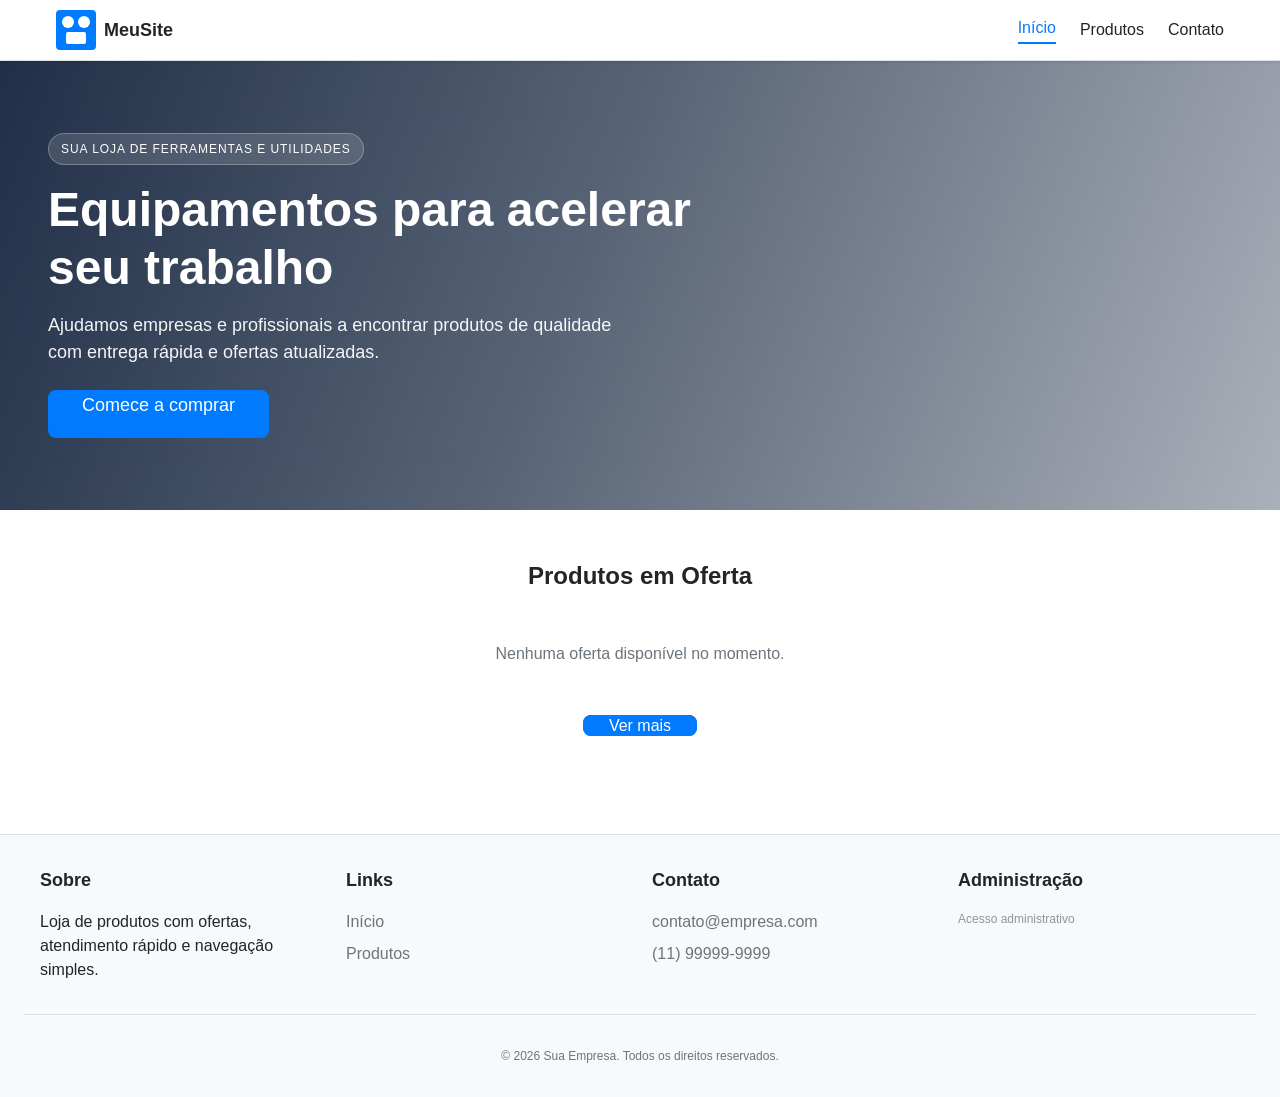
==== index.html @ 6a9666be "Upload do projeto" ====
﻿<!DOCTYPE html>
<html lang="pt-BR">
<head>
  <meta charset="UTF-8">
  <meta name="viewport" content="width=device-width, initial-scale=1.0">
  <meta name="description" content="Loja de produtos com ofertas e contato rápido.">
  <title>Início - MeuSite</title>
  <link rel="stylesheet" href="css/variables.css">
  <link rel="stylesheet" href="css/style.css">
  <link rel="stylesheet" href="css/responsive.css">
</head>
<body>
  <header>
    <div class="header-conteudo">
      <div class="logo">
        <svg width="40" height="40" viewBox="0 0 40 40" xmlns="http://www.w3.org/2000/svg">
          <rect width="40" height="40" fill="#007BFF" rx="4"/>
          <circle cx="12" cy="12" r="6" fill="#FFFFFF"/>
          <circle cx="28" cy="12" r="6" fill="#FFFFFF"/>
          <rect x="10" y="22" width="20" height="12" fill="#FFFFFF" rx="2"/>
        </svg>
        <span>MeuSite</span>
      </div>
      <nav>
        <a href="index.html" class="ativo">Início</a>
        <a href="products.html">Produtos</a>
        <a href="#contato">Contato</a>
      </nav>
    </div>
  </header>

  <main>
    <section class="secao-heroi">
      <div class="heroi-conteudo">
        <span class="heroi-kicker">Sua loja de ferramentas e utilidades</span>
        <h1>Equipamentos para acelerar seu trabalho</h1>
        <p>Ajudamos empresas e profissionais a encontrar produtos de qualidade com entrega rápida e ofertas atualizadas.</p>
        <div class="grupo-botoes">
          <a href="products.html" class="botao botao-grande">Comece a comprar</a>
        </div>
      </div>
    </section>

    <section class="container" style="padding: var(--espaco-enorme) var(--espaco-grande);">
      <h2 style="text-align: center; margin-bottom: var(--espaco-grande);">Produtos em Oferta</h2>
      <div id="ultimos-produtos" class="grid-produtos">
        <p style="text-align: center; color: var(--cor-texto-secundario); grid-column: 1 / -1;">Carregando produtos...</p>
      </div>
      <div style="text-align: center; margin-top: var(--espaco-grande);">
        <a href="products.html" class="botao">Ver mais</a>
      </div>
    </section>
  </main>

  <footer id="contato">
    <div class="footer-conteudo">
      <div class="footer-secao">
        <h3>Sobre</h3>
        <p>Loja de produtos com ofertas, atendimento rápido e navegação simples.</p>
      </div>
      <div class="footer-secao">
        <h3>Links</h3>
        <a href="index.html">Início</a>
        <a href="products.html">Produtos</a>
      </div>
      <div class="footer-secao">
        <h3>Contato</h3>
        <a href="mailto:contato@empresa.com">contato@empresa.com</a>
        <a href="tel:+5511999999999">(11) 99999-9999</a>
      </div>
      <div class="footer-secao">
        <h3>Administração</h3>
        <a href="admin.html" style="font-size: 12px; opacity: .75;">Acesso administrativo</a>
      </div>
    </div>
    <div class="footer-copyright">
      <p>&copy; 2026 Sua Empresa. Todos os direitos reservados.</p>
    </div>
  </footer>

  <script src="js/config.js"></script>
  <script src="js/storage.js"></script>
  <script src="js/main.js"></script>
  <script>
    function carregarProdutosEmOferta() {
      const produtos = Storage.getAllProducts().filter((p) =>
        p.visivel !== false &&
        p.desconto && p.desconto > 0 &&
        p.destaqueOferta === true
      );
      produtos.sort((a, b) => b.desconto - a.desconto);
      const ofertas = produtos.slice(0, 8);
      const container = document.getElementById('ultimos-produtos');

      if (ofertas.length === 0) {
        container.innerHTML = '<p style="text-align:center;color:var(--cor-texto-secundario);grid-column:1/-1;">Nenhuma oferta disponível no momento.</p>';
        return;
      }

      container.innerHTML = '';
      ofertas.forEach((produto) => {
        const precoComDesconto = CONFIG.calculateDiscountedPrice(produto.preco, produto.desconto);
        const card = document.createElement('div');
        card.className = 'card-produto';
        card.innerHTML = `
          ${produto.imagem ? `<img src="${produto.imagem}" alt="${produto.nome}" class="card-imagem">` : `<div class="card-imagem" style="display:flex;align-items:center;justify-content:center;color:var(--cor-texto-secundario);">Sem imagem</div>`}
          <div class="card-conteudo">
            <h3 class="card-titulo">${produto.nome}</h3>
            <p class="card-descricao">${produto.descricao || 'Sem descrição'}</p>
            <div>
              <span class="card-preco-original">${CONFIG.formatCurrency(produto.preco)}</span>
              <span class="card-preco">${CONFIG.formatCurrency(precoComDesconto)}</span>
              <span class="badge-desconto">-${produto.desconto}%</span>
            </div>
            <div class="card-botoes" style="margin-top:auto;">
              <a href="product.html?id=${produto.id}" class="botao botao-pequeno" style="flex:1;text-align:center;">Ver detalhes</a>
            </div>
          </div>
        `;
        container.appendChild(card);
      });
    }

    document.addEventListener('DOMContentLoaded', carregarProdutosEmOferta);
  </script>
</body>
</html>
---- css/variables.css ----
/**
 * ============================================================================
 * ARQUIVO: variables.css
 * ============================================================================
 * 
 * PROPÓSITO:
 * Arquivo centralizado de variáveis CSS. Aqui estão definidas:
 * - Paleta de cores
 * - Tamanhos e medidas
 * - Tipografia
 * - Espaçamentos
 * - Transições e animações
 * - Breakpoints responsivos
 * 
 * POR QUE EXISTE:
 * As variáveis CSS permitem:
 * - Usar cores em vários lugares sem repetir código
 * - Mudar uma cor global em UM LUGAR e afeta tudo
 * - Manter consistência visual
 * - Facilitar criação de temas (claro/escuro)
 * 
 * COMO USAR EM OUTRO ARQUIVO CSS:
 * .meu-elemento {
 *   color: var(--cor-primaria);
 *   padding: var(--espaco-medio);
 * }
 * 
 * PARA TROCAR CORES:
 * Encontre as variáveis com prefixo --cor- e altere os valores HEX
 * 
 * ============================================================================
 */

/* 
 * :root significa "raiz" do documento
 * As variáveis definidas aqui estão disponíveis em TODO o site
 * 
 * SINTAXE: --nome-da-variavel: valor;
 * ACESSO: var(--nome-da-variavel)
 */
:root {
  
  /* =====================================================================
     PALETA DE CORES PRINCIPAL
     ===================================================================== */
  
  /* Cor primária - usada em botões, links, destaques */
  --cor-primaria: #007BFF;
  
  /* Tons mais claros da cor primária (hover, focos) */
  --cor-primaria-claro: #0056b3;
  --cor-primaria-muito-claro: #e7f1ff;
  
  /* Cor secundária - para elementos menos importantes */
  --cor-secundaria: #6C757D;
  --cor-secundaria-claro: #495057;
  
  /* Cores de feedback */
  --cor-sucesso: #28A745;      /* Verde - sucesso */
  --cor-aviso: #FFC107;         /* Amarelo - atenção */
  --cor-perigo: #DC3545;        /* Vermelho - erro */
  --cor-info: #17A2B8;          /* Azul claro - informação */
  
  /* Cores de texto */
  --cor-texto-principal: #212529;     /* Preto para texto principal */
  --cor-texto-secundario: #6C757D;    /* Cinza para texto secundário */
  --cor-texto-claro: #FFFFFF;         /* Branco para texto em fundo escuro */
  
  /* Cores de fundo */
  --cor-fundo-principal: #FFFFFF;     /* Branco */
  --cor-fundo-secundario: #F8F9FA;    /* Cinza muito claro */
  --cor-fundo-terciario: #E9ECEF;     /* Cinza claro */
  
  /* Cores de borda */
  --cor-borda: #DEE2E6;               /* Cinza para bordas */
  --cor-borda-escura: #ADB5BD;        /* Cinza escuro para bordas */
  
  /* =====================================================================
     TIPOGRAFIA - FONTES
     ===================================================================== */
  
  /* Fonte principal - usada na maioria do site */
  --fonte-principal: -apple-system, BlinkMacSystemFont, 'Segoe UI', Roboto, 'Helvetica Neue', Arial, sans-serif;
  
  /* Fonte monoespaciada - para códigos e dados técnicos */
  --fonte-mono: 'Courier New', Courier, monospace;
  
  /* Tamanhos de fonte */
  --tamanho-fonte-pequeno: 12px;
  --tamanho-fonte-normal: 16px;
  --tamanho-fonte-grande: 18px;
  --tamanho-fonte-muito-grande: 24px;
  --tamanho-fonte-titulo: 32px;
  --tamanho-fonte-titulo-grande: 48px;
  
  /* Pesos de fonte (espessura) */
  --peso-fonte-leve: 300;
  --peso-fonte-normal: 400;
  --peso-fonte-medio: 500;
  --peso-fonte-negrito: 700;
  --peso-fonte-muito-negrito: 900;
  
  /* Altura das linhas (espaço entre linhas) */
  --altura-linha-compacta: 1.2;   /* Para títulos */
  --altura-linha-normal: 1.5;     /* Para texto comum */
  --altura-linha-solta: 1.8;      /* Para leitura confortável */
  
  /* =====================================================================
     ESPAÇAMENTOS (PADDING E MARGIN)
     ===================================================================== */
  
  /* Valores em múltiplos de 8px (padrão em design) */
  --espaco-minimo: 4px;      /* Espaçamento muito pequeno */
  --espaco-pequeno: 8px;     /* Pequeno */
  --espaco-medio: 16px;      /* Médio - mais usado */
  --espaco-grande: 24px;     /* Grande */
  --espaco-muito-grande: 32px; /* Muito grande */
  --espaco-enorme: 48px;     /* Enorme */
  
  /* =====================================================================
     DIMENSÕES - TAMANHOS COMUNS
     ===================================================================== */
  
  /* Tamanho de ícones */
  --tamanho-icone-pequeno: 16px;
  --tamanho-icone-normal: 24px;
  --tamanho-icone-grande: 32px;
  
  /* Altura de componentes */
  --altura-botao: 40px;      /* Altura dos botões */
  --altura-input: 40px;      /* Altura dos campos de entrada */
  --altura-header: 60px;     /* Altura do cabeçalho */
  
  /* Largura de componentes */
  --largura-container: 1200px; /* Largura máxima do conteúdo */
  --largura-sidebar: 250px;    /* Largura da barra lateral */
  
  /* =====================================================================
     SOMBRAS
     ===================================================================== */
  
  /* Sombra suave - para pequenos elementos */
  --sombra-suave: 0 1px 3px rgba(0, 0, 0, 0.1);
  
  /* Sombra média - para elementos de destaque */
  --sombra-media: 0 4px 6px rgba(0, 0, 0, 0.1);
  
  /* Sombra forte - para elementos em primeiro plano */
  --sombra-forte: 0 10px 25px rgba(0, 0, 0, 0.15);
  
  /* =====================================================================
     BORDAS ARREDONDADAS (BORDER RADIUS)
     ===================================================================== */
  
  /* Pequeno arredondamento - suave */
  --raio-pequeno: 4px;
  
  /* Arredondamento médio - comum */
  --raio-medio: 8px;
  
  /* Arredondamento grande - visível */
  --raio-grande: 12px;
  
  /* Totalmente arredondado - para círculos */
  --raio-completo: 50%;
  
  /* =====================================================================
     TRANSIÇÕES E ANIMAÇÕES
     ===================================================================== */
  
  /* Velocidade de transições */
  --tempo-rapido: 150ms;      /* Para interações rápidas */
  --tempo-normal: 300ms;      /* Padrão para a maioria */
  --tempo-lento: 500ms;       /* Para transições suaves */
  
  /* Tipo de transição (easing) */
  --funcao-transicao: cubic-bezier(0.4, 0, 0.2, 1);
  
  /* =====================================================================
     Z-INDEX (PROFUNDIDADE)
     ===================================================================== */
  
  /* Ordem de profundidade dos elementos */
  --z-dropdown: 1000;      /* Menus dropdown */
  --z-modal: 1050;         /* Modais */
  --z-tooltip: 1070;       /* Tooltips */
  --z-header: 100;         /* Header fixo */
  --z-footer: 90;          /* Footer */
  
  /* =====================================================================
     BREAKPOINTS RESPONSIVOS (TAMANHOS DE TELA)
     ===================================================================== */
  
  /* Estes valores definem em que tamanho a página muda de layout */
  --breakpoint-mobile: 480px;        /* Celulares pequenos */
  --breakpoint-tablet: 768px;        /* Tablets e celulares grandes */
  --breakpoint-desktop: 1024px;      /* Computadores */
  --breakpoint-desktop-grande: 1440px; /* Monitores grandes */
}

/* ===================================================================
   PALETA DE CORES ALTERNATIVA - TEMA ESCURO
   ===================================================================
   
   Esta seção não está ativa por padrão.
   Para ativar um tema escuro, adicione a classe "tema-escuro" ao body
   
   EXEMPLO:
   <body class="tema-escuro">
   
   ASSIM QUE A PÁGINA TIVER ESTA CLASSE, ESTAS CORES SERÃO USADAS
*/

body.tema-escuro {
  --cor-fundo-principal: #1e1e1e;
  --cor-fundo-secundario: #2d2d2d;
  --cor-fundo-terciario: #3d3d3d;
  
  --cor-texto-principal: #FFFFFF;
  --cor-texto-secundario: #B0B0B0;
  
  --cor-borda: #3d3d3d;
  --cor-borda-escura: #2d2d2d;
}

/* ===================================================================
   ESTILOS BASE - RESET E NORMALIZAÇÃO
   ===================================================================
   
   Aplicamos estilos básicos em TODOS os elementos para manter
   consistência em todos os navegadores
*/

* {
  /* Remove margens padrão do navegador */
  margin: 0;
  padding: 0;
  
  /* border-box faz o tamanho total incluir padding e border */
  box-sizing: border-box;
}

html {
  /* Define o tamanho base da fonte para facilitar cálculos com rem */
  font-size: 16px;
  
  /* Evita que o zoom de texto afete o layout */
  -webkit-text-size-adjust: 100%;
}

body {
  /* Fonte principal em todos os textos */
  font-family: var(--fonte-principal);
  font-size: var(--tamanho-fonte-normal);
  line-height: var(--altura-linha-normal);
  
  /* Cores padrão */
  color: var(--cor-texto-principal);
  background-color: var(--cor-fundo-principal);
  
  /* Suaviza transições quando há mudanças */
  transition: background-color var(--tempo-normal) var(--funcao-transicao),
              color var(--tempo-normal) var(--funcao-transicao);
}

/* Remove estilos padrão de links */
a {
  color: var(--cor-primaria);
  text-decoration: none;
  transition: color var(--tempo-normal);
}

a:hover {
  color: var(--cor-primaria-claro);
  text-decoration: underline;
}

/* Normaliza estilos de listas */
ul, ol {
  list-style-position: inside;
}

/* Torna imagens responsivas por padrão */
img {
  max-width: 100%;
  height: auto;
  display: block;
}

/* Estilos para inputs e textareas */
input, textarea, select {
  font-family: var(--fonte-principal);
  font-size: var(--tamanho-fonte-normal);
}

/* ===================================================================
   UTILITÁRIOS - CLASSES REUTILIZÁVEIS
   ===================================================================
   
   Estas classes podem ser usadas em qualquer HTML para
   aplicar estilos comuns rapidamente
*/

/* Classe para ocultar elementos visualmente */
.oculto {
  display: none !important;
}

/* Classe para ocultar mas manter no fluxo */
.invisivel {
  visibility: hidden;
}

/* Classe para container central (largura máxima) */
.container {
  max-width: var(--largura-container);
  margin-left: auto;
  margin-right: auto;
  padding-left: var(--espaco-medio);
  padding-right: var(--espaco-medio);
}

/* Classe para flex - alinha itens */
.flex {
  display: flex;
}

.flex-centro {
  display: flex;
  align-items: center;
  justify-content: center;
}

.flex-entre {
  display: flex;
  justify-content: space-between;
  align-items: center;
}

/* Classe para grid */
.grid {
  display: grid;
}

/* Classe para textos */
.texto-centro {
  text-align: center;
}

.texto-direita {
  text-align: right;
}

.texto-pequeno {
  font-size: var(--tamanho-fonte-pequeno);
}

.texto-grande {
  font-size: var(--tamanho-fonte-grande);
}

.texto-negrito {
  font-weight: var(--peso-fonte-negrito);
}

.texto-leve {
  font-weight: var(--peso-fonte-leve);
}

/* Classe para remover animações (acessibilidade) */
@media (prefers-reduced-motion: reduce) {
  * {
    animation-duration: 0.01ms !important;
    animation-iteration-count: 1 !important;
    transition-duration: 0.01ms !important;
  }
}
---- css/style.css ----
﻿/**
 * ============================================================================
 * ARQUIVO: style.css
 * ============================================================================
 * 
 * PROPÃ“SITO:
 * Arquivo principal de estilos do site. Aqui estÃ£o os estilos de:
 * - Header e navegaÃ§Ã£o
 * - BotÃµes e formulÃ¡rios
 * - Cards de produtos
 * - Modais e overlays
 * - Componentes reutilizÃ¡veis
 * 
 * ESTRUTURA:
 * 1. Header e navegaÃ§Ã£o
 * 2. Hero section (banner principal)
 * 3. BotÃµes
 * 4. FormulÃ¡rios e inputs
 * 5. Cards
 * 6. Modais e popups
 * 7. Footer
 * 8. Componentes especÃ­ficos
 * 
 * COMO USAR:
 * Este arquivo Ã© importado no HTML assim:
 * <link rel="stylesheet" href="css/variables.css">
 * <link rel="stylesheet" href="css/style.css">
 * <link rel="stylesheet" href="css/responsive.css">
 * 
 * ============================================================================
 */

/* ===================================================================
   HEADER - CABEÃ‡ALHO DO SITE
   ===================================================================
   
   O header contÃ©m:
   - Logo da empresa
   - Menu de navegaÃ§Ã£o
   - Busca
   - Ãcones de funÃ§Ã£o
*/

header {
  /* Fixo no topo */
  position: sticky;
  top: 0;
  
  /* Profundidade acima de outros elementos */
  z-index: var(--z-header);
  
  /* Fundo branco com sombra */
  background-color: var(--cor-fundo-principal);
  box-shadow: var(--sombra-suave);
  
  /* Bordinha na base */
  border-bottom: 1px solid var(--cor-borda);
}

/* ConteÃºdo interno do header */
.header-conteudo {
  /* Flexbox para alinhar items horizontalmente */
  display: flex;
  justify-content: space-between;
  align-items: center;
  
  /* Altura definida */
  height: var(--altura-header);
  
  /* Largura mÃ¡xima e centralizado */
  max-width: var(--largura-container);
  margin: 0 auto;
  padding: 0 var(--espaco-medio);
}

/* Logo da empresa */
.logo {
  /* Flex para centralizar conteÃºdo */
  display: flex;
  align-items: center;
  gap: var(--espaco-pequeno);
  
  /* NÃ£o Ã© um link, mas se fosse */
  color: var(--cor-texto-principal);
  text-decoration: none;
  
  /* Fonte maior para se destacar */
  font-size: var(--tamanho-fonte-grande);
  font-weight: var(--peso-fonte-negrito);
}

/* SVG da logo dentro do header */
.logo svg {
  width: 40px;
  height: 40px;
}

/* NavegaÃ§Ã£o principal */
nav {
  /* Flexbox para itens lado a lado */
  display: flex;
  gap: var(--espaco-grande);
  align-items: center;
}

/* Links de navegaÃ§Ã£o */
nav a {
  /* Cor normal */
  color: var(--cor-texto-principal);
  text-decoration: none;
  
  /* TransiÃ§Ã£o suave */
  transition: color var(--tempo-normal) var(--funcao-transicao);
  
  /* Peso normal */
  font-weight: var(--peso-fonte-normal);
}

/* Links de navegaÃ§Ã£o com hover */
nav a:hover {
  color: var(--cor-primaria);
}

/* Link ativo (pÃ¡gina atual) */
nav a.ativo {
  color: var(--cor-primaria);
  font-weight: var(--peso-fonte-medio);
  border-bottom: 2px solid var(--cor-primaria);
  padding-bottom: 2px;
}

/* ===================================================================
   SEÃ‡ÃƒO HERÃ“I (BANNER PRINCIPAL)
   ===================================================================
   
   Grande banner no topo da pÃ¡gina inicial com:
   - Imagem ou cor de fundo
   - Texto de boas-vindas
   - Call-to-action (botÃµes)
*/

.secao-heroi {
  min-height: 500px;
  background:
    linear-gradient(112deg, rgba(8, 25, 52, 0.9) 0%, rgba(8, 25, 52, 0.68) 45%, rgba(8, 25, 52, 0.34) 100%),
    url('https://images.unsplash.com/photo-1504917595217-d4dc5ebe6122?auto=format&fit=crop&w=1800&q=80') center/cover no-repeat;
  display: flex;
  align-items: center;
  justify-content: flex-start;
  color: white;
  padding: var(--espaco-enorme) var(--espaco-grande);
}

/* ConteÃºdo dentro da seÃ§Ã£o herÃ³i */
.heroi-conteudo {
  text-align: left;
  max-width: 720px;
  padding: var(--espaco-grande);
  border-radius: var(--raio-grande);
  backdrop-filter: blur(4px);
}

.heroi-kicker {
  display: inline-block;
  margin-bottom: var(--espaco-medio);
  padding: 6px 12px;
  border-radius: 999px;
  font-size: var(--tamanho-fonte-pequeno);
  letter-spacing: 0.08em;
  text-transform: uppercase;
  background-color: rgba(255, 255, 255, 0.14);
  border: 1px solid rgba(255, 255, 255, 0.26);
}

/* TÃ­tulo da seÃ§Ã£o herÃ³i */
.heroi-conteudo h1 {
  font-size: var(--tamanho-fonte-titulo-grande);
  margin-bottom: var(--espaco-medio);
  line-height: var(--altura-linha-compacta);
}

/* DescriÃ§Ã£o da seÃ§Ã£o herÃ³i */
.heroi-conteudo p {
  font-size: var(--tamanho-fonte-grande);
  margin-bottom: var(--espaco-grande);
  line-height: var(--altura-linha-normal);
  opacity: 0.95;
  max-width: 60ch;
}

/* ===================================================================
   BOTÃ•ES
   ===================================================================
   
   Estilos para todos os tipos de botÃµes do site
*/

/* BotÃ£o padrÃ£o */
button, .botao {
  /* Altura padronizada */
  height: var(--altura-botao);
  
  /* Padding para espaÃ§o interno */
  padding: 0 var(--espaco-grande);
  
  /* Cores */
  background-color: var(--cor-primaria);
  color: white;
  
  /* Borda arredondada */
  border: none;
  border-radius: var(--raio-medio);
  
  /* Fonte */
  font-size: var(--tamanho-fonte-normal);
  font-weight: var(--peso-fonte-medio);
  
  /* Cursor de mÃ£o ao passar */
  cursor: pointer;
  
  /* TransiÃ§Ã£o suave */
  transition: all var(--tempo-normal) var(--funcao-transicao);
  
  /* Remove estilo padrÃ£o do navegador */
  border: 2px solid var(--cor-primaria);
}

/* BotÃ£o com hover (ao passar o mouse) */
button:hover, .botao:hover {
  background-color: var(--cor-primaria-claro);
  border-color: var(--cor-primaria-claro);
  transform: translateY(-2px); /* Sobe um pouco */
  box-shadow: var(--sombra-media);
}

/* BotÃ£o ativo (pressionado) */
button:active, .botao:active {
  transform: translateY(0); /* Volta ao normal */
  box-shadow: var(--sombra-suave);
}

/* BotÃ£o desabilitado */
button:disabled, .botao:disabled {
  background-color: var(--cor-secundaria);
  border-color: var(--cor-secundaria);
  cursor: not-allowed;
  opacity: 0.6;
}

/* BotÃ£o secundÃ¡rio */
.botao-secundario {
  background-color: var(--cor-secundaria);
  border-color: var(--cor-secundaria);
}

.botao-secundario:hover {
  background-color: var(--cor-secundaria-claro);
  border-color: var(--cor-secundaria-claro);
}

/* BotÃ£o de sucesso */
.botao-sucesso {
  background-color: var(--cor-sucesso);
  border-color: var(--cor-sucesso);
}

.botao-sucesso:hover {
  background-color: #218838;
  border-color: #218838;
}

/* BotÃ£o de perigo/risco */
.botao-perigo {
  background-color: var(--cor-perigo);
  border-color: var(--cor-perigo);
}

.botao-perigo:hover {
  background-color: #c82333;
  border-color: #c82333;
}

/* BotÃ£o sem fundo (contorno) */
.botao-contorno {
  background-color: transparent;
  color: var(--cor-primaria);
  border: 2px solid var(--cor-primaria);
}

.botao-contorno:hover {
  background-color: var(--cor-primaria-muito-claro);
  border-color: var(--cor-primaria);
}

.secao-heroi .botao-contorno {
  color: #ffffff;
  border-color: rgba(255, 255, 255, 0.75);
}

.secao-heroi .botao-contorno:hover {
  background-color: rgba(255, 255, 255, 0.14);
  border-color: #ffffff;
}

/* BotÃ£o pequeno */
.botao-pequeno {
  height: 32px;
  padding: 0 var(--espaco-medio);
  font-size: var(--tamanho-fonte-pequeno);
}

/* BotÃ£o grande */
.botao-grande {
  height: 48px;
  padding: 0 var(--espaco-muito-grande);
  font-size: var(--tamanho-fonte-grande);
}

/* BotÃ£o que ocupa a largura toda */
.botao-bloco {
  width: 100%;
  display: block;
}

/* Grupo de botÃµes lado a lado */
.grupo-botoes {
  display: flex;
  gap: var(--espaco-medio);
  flex-wrap: wrap;
}

/* ===================================================================
   FORMULÃRIOS E INPUTS
   ===================================================================
   
   Estilos para campos de entrada de dados
*/

/* Container do formulÃ¡rio */
.formulario {
  display: flex;
  flex-direction: column;
  gap: var(--espaco-grande);
}

/* Grupo de campo (label + input) */
.campo {
  display: flex;
  flex-direction: column;
  gap: var(--espaco-pequeno);
}

/* Labels (etiquetas) */
label {
  font-weight: var(--peso-fonte-medio);
  color: var(--cor-texto-principal);
  font-size: var(--tamanho-fonte-normal);
}

/* Inputs, textareas, selects */
input[type="text"],
input[type="email"],
input[type="password"],
input[type="number"],
input[type="search"],
textarea,
select {
  /* Tamanho e padding */
  width: 100%;
  padding: var(--espaco-meio);
  
  /* Borda */
  border: 1px solid var(--cor-borda);
  border-radius: var(--raio-medio);
  
  /* Fundo */
  background-color: var(--cor-fundo-principal);
  color: var(--cor-texto-principal);
  
  /* Fonte */
  font-family: var(--fonte-principal);
  font-size: var(--tamanho-fonte-normal);
  
  /* TransiÃ§Ã£o */
  transition: all var(--tempo-normal) var(--funcao-transicao);
}

/* Input com foco (quando clica nele) */
input:focus,
textarea:focus,
select:focus {
  /* Remove borda padrÃ£o do navegador */
  outline: none;
  
  /* Nova borda colorida */
  border-color: var(--cor-primaria);
  
  /* Sombra */
  box-shadow: 0 0 0 3px var(--cor-primaria-muito-claro);
}

/* Textarea tem altura mÃ­nima */
textarea {
  resize: vertical; /* Permite redimensionar na vertical */
  min-height: 120px;
}

/* ===================================================================
   CARDS - CAIXAS DE PRODUTOS
   ===================================================================
   
   Estilos para os cards que mostram cada produto
*/

/* Container principal de cards */
.grid-produtos {
  display: grid;
  grid-template-columns: repeat(auto-fill, minmax(280px, 1fr));
  gap: var(--espaco-grande);
  padding: var(--espaco-grande);
}

/* Card individual de produto */
.card-produto {
  /* Borda e sombra */
  border: 1px solid var(--cor-borda);
  border-radius: var(--raio-grande);
  background-color: var(--cor-fundo-principal);
  box-shadow: var(--sombra-suave);
  
  /* TransiÃ§Ã£o */
  transition: all var(--tempo-normal) var(--funcao-transicao);
  
  /* Overflow para as imagens nÃ£o ultrapassarem bordas arredondadas */
  overflow: hidden;
  
  /* Display flex para organizar conteÃºdo */
  display: flex;
  flex-direction: column;
}

/* Card com hover (ao passar o mouse) */
.card-produto:hover {
  transform: translateY(-8px);
  box-shadow: var(--sombra-forte);
  border-color: var(--cor-primaria);
}

/* Imagem do produto */
.card-imagem {
  width: 100%;
  height: 250px;
  object-fit: cover;
  background-color: var(--cor-fundo-secundario);
}

/* ConteÃºdo do card */
.card-conteudo {
  padding: var(--espaco-grande);
  flex-grow: 1;
  display: flex;
  flex-direction: column;
}

/* TÃ­tulo do produto */
.card-titulo {
  font-size: var(--tamanho-fonte-grande);
  font-weight: var(--peso-fonte-negrito);
  margin-bottom: var(--espaco-pequeno);
  line-height: var(--altura-linha-normal);
}

/* DescriÃ§Ã£o do produto */
.card-descricao {
  color: var(--cor-texto-secundario);
  font-size: var(--tamanho-fonte-pequeno);
  margin-bottom: var(--espaco-medio);
  flex-grow: 1;
}

/* Categoria do produto */
.card-categoria {
  display: inline-block;
  background-color: var(--cor-primaria-muito-claro);
  color: var(--cor-primaria);
  padding: 4px 12px;
  border-radius: var(--raio-pequeno);
  font-size: var(--tamanho-fonte-pequeno);
  margin-bottom: var(--espaco-medio);
  font-weight: var(--peso-fonte-medio);
}

/* PreÃ§o do produto */
.card-preco {
  font-size: var(--tamanho-fonte-muito-grande);
  font-weight: var(--peso-fonte-negrito);
  color: var(--cor-primaria);
  margin-bottom: var(--espaco-pequeno);
}

/* PreÃ§o original (riscado quando tem desconto) */
.card-preco-original {
  font-size: var(--tamanho-fonte-normal);
  color: var(--cor-texto-secundario);
  text-decoration: line-through;
  margin-right: var(--espaco-pequeno);
}

/* Selo de desconto */
.badge-desconto {
  display: inline-block;
  background-color: var(--cor-perigo);
  color: white;
  padding: 4px 8px;
  border-radius: var(--raio-pequeno);
  font-size: var(--tamanho-fonte-pequeno);
  font-weight: var(--peso-fonte-negrito);
  margin-left: var(--espaco-pequeno);
}

/* Selo de fora de estoque */
.badge-fora-estoque {
  display: inline-block;
  background-color: var(--cor-aviso);
  color: var(--cor-texto-principal);
  padding: 4px 8px;
  border-radius: var(--raio-pequeno);
  font-size: var(--tamanho-fonte-pequeno);
  font-weight: var(--peso-fonte-negrito);
}

/* BotÃµes no card */
.card-botoes {
  display: flex;
  gap: var(--espaco-pequeno);
  margin-top: auto;
}

/* ===================================================================
   MODAIS - JANELAS POP-UP
   ===================================================================
   
   Estilos para janelas que aparecem sobre o conteÃºdo
*/

/* Fundo escuro (backdrop) */
.modal-backdrop {
  /* Posicionado fixo ocupando toda a tela */
  position: fixed;
  top: 0;
  left: 0;
  right: 0;
  bottom: 0;
  
  /* Fundo escuro transparente */
  background-color: rgba(0, 0, 0, 0.5);
  
  /* CentralizaÃ§Ã£o */
  display: flex;
  align-items: center;
  justify-content: center;
  
  /* Profundidade */
  z-index: var(--z-modal);
  
  /* AnimaÃ§Ã£o de entrada */
  animation: fadeIn var(--tempo-normal) var(--funcao-transicao);
}

/* Modal em si (a caixa) */
.modal {
  /* Fundo branco */
  background-color: var(--cor-fundo-principal);
  
  /* Arredondado */
  border-radius: var(--raio-grande);
  
  /* Sombra forte */
  box-shadow: var(--sombra-forte);
  
  /* Tamanho mÃ¡ximo */
  max-width: 90%;
  max-height: 90vh;
  width: 500px;
  
  /* ConteÃºdo com scroll se necessÃ¡rio */
  overflow-y: auto;
  
  /* AnimaÃ§Ã£o de entrada */
  animation: slideUp var(--tempo-normal) var(--funcao-transicao);
}

/* Header do modal */
.modal-header {
  padding: var(--espaco-grande);
  border-bottom: 1px solid var(--cor-borda);
  display: flex;
  justify-content: space-between;
  align-items: center;
}

/* TÃ­tulo do modal */
.modal-titulo {
  font-size: var(--tamanho-fonte-grande);
  font-weight: var(--peso-fonte-negrito);
}

/* BotÃ£o fechar do modal */
.modal-fechar {
  background-color: transparent;
  border: none;
  font-size: 24px;
  cursor: pointer;
  color: var(--cor-texto-secundario);
  padding: 0;
  height: auto;
}

.modal-fechar:hover {
  color: var(--cor-texto-principal);
}

/* Corpo do modal */
.modal-corpo {
  padding: var(--espaco-grande);
}

/* Footer do modal (com botÃµes) */
.modal-footer {
  padding: var(--espaco-grande);
  border-top: 1px solid var(--cor-borda);
  display: flex;
  justify-content: flex-end;
  gap: var(--espaco-medio);
}

/* ===================================================================
   FOOTER - RODAPÃ‰
   ===================================================================
   
   SeÃ§Ã£o final da pÃ¡gina com informaÃ§Ãµes de contato
*/

footer {
  /* Fundo escuro */
  background-color: var(--cor-fundo-secundario);
  border-top: 1px solid var(--cor-borda);
  
  /* EspaÃ§amento */
  padding: var(--espaco-muito-grande) var(--espaco-grande);
  
  /* Margem superior */
  margin-top: var(--espaco-enorme);
}

/* ConteÃºdo do footer */
.footer-conteudo {
  max-width: var(--largura-container);
  margin: 0 auto;
  display: grid;
  grid-template-columns: repeat(auto-fit, minmax(250px, 1fr));
  gap: var(--espaco-grande);
}

/* SeÃ§Ã£o individual do footer */
.footer-secao h3 {
  font-size: var(--tamanho-fonte-grande);
  margin-bottom: var(--espaco-medio);
}

.footer-secao a {
  display: block;
  margin-bottom: var(--espaco-pequeno);
  color: var(--cor-texto-secundario);
}

.footer-secao a:hover {
  color: var(--cor-primaria);
}

/* Copyright no footer */
.footer-copyright {
  text-align: center;
  margin-top: var(--espaco-muito-grande);
  padding-top: var(--espaco-muito-grande);
  border-top: 1px solid var(--cor-borda);
  color: var(--cor-texto-secundario);
  font-size: var(--tamanho-fonte-pequeno);
}

/* ===================================================================
   ANIMAÃ‡Ã•ES
   ===================================================================
   
   DefiniÃ§Ã£o de animaÃ§Ãµes reutilizÃ¡veis
*/

@keyframes fadeIn {
  from {
    opacity: 0;
  }
  to {
    opacity: 1;
  }
}

@keyframes slideUp {
  from {
    transform: translateY(30px);
    opacity: 0;
  }
  to {
    transform: translateY(0);
    opacity: 1;
  }
}

@keyframes slideDown {
  from {
    transform: translateY(-30px);
    opacity: 0;
  }
  to {
    transform: translateY(0);
    opacity: 1;
  }
}

/* ===================================================================
   MENSAGENS DE FEEDBACK
   ===================================================================
   
   Para mostrar mensagens de sucesso, erro, aviso
*/

.mensagem {
  padding: var(--espaco-grande);
  border-radius: var(--raio-medio);
  margin-bottom: var(--espaco-medio);
  font-weight: var(--peso-fonte-medio);
  animation: slideDown var(--tempo-normal) var(--funcao-transicao);
}

.mensagem-sucesso {
  background-color: #d4edda;
  color: #155724;
  border: 1px solid #c3e6cb;
}

.mensagem-erro {
  background-color: #f8d7da;
  color: #721c24;
  border: 1px solid #f5c6cb;
}

.mensagem-aviso {
  background-color: #fff3cd;
  color: #856404;
  border: 1px solid #ffeeba;
}

.mensagem-info {
  background-color: #d1ecf1;
  color: #0c5460;
  border: 1px solid #bee5eb;
}
---- css/responsive.css ----
/**
 * ============================================================================
 * ARQUIVO: responsive.css
 * ============================================================================
 * 
 * PROPÓSITO:
 * Este arquivo contém TODAS as regras de responsividade do site.
 * Aqui é onde ajustamos o layout para diferentes tamanhos de tela.
 * 
 * CONCEITO - MOBILE FIRST:
 * Começamos com o design para celular (menor tela)
 * Depois adicionamos mais espaço conforme a tela fica maior
 * Isto garante que funcione bem SEMPRE
 * 
 * BREAKPOINTS (Tamanhos de mudança de layout):
 * - 480px: Celulares pequenos
 * - 768px: Tablets
 * - 1024px: Desktops
 * - 1440px: Desktops grandes
 * 
 * COMO FUNCIONA:
 * @media (max-width: 768px) {
 *   /* Estas regras só se aplicam em telas ATÉ 768px */
 * }
 * 
 * @media (min-width: 768px) and (max-width: 1024px) {
 *   /* Estas regras se aplicam entre 768px e 1024px */
 * }
 * 
 * ============================================================================
 */

/* ===================================================================
   VARIÁVEIS RESPONSIVAS
   ===================================================================
   
   Alguns navegadores modernos suportam variáveis responsivas,
   mas para compatibilidade, usamos @media queries
*/

/* ===================================================================
   MOBILE - ATÉ 480px (CELULARES PEQUENOS)
   ===================================================================
   
   Telas muito pequenas: iPhone 6, 7, 8, etc
*/

@media (max-width: 480px) {
  
  /* Header é mais compacto */
  header {
    position: fixed;
    width: 100%;
    top: 0;
  }
  
  .header-conteudo {
    height: 50px; /* Menor no mobile */
    padding: 0 var(--espaco-pequeno);
  }
  
  /* Logo menor */
  .logo {
    font-size: var(--tamanho-fonte-normal);
    gap: 4px;
  }
  
  .logo svg {
    width: 32px;
    height: 32px;
  }
  
  /* Navegação em coluna (dropdown) */
  nav {
    display: none; /* Esconde por padrão */
  }
  
  /* Body com espaço pro header fixo */
  body {
    padding-top: 50px;
  }
  
  /* Seção herói menor */
  .secao-heroi {
    min-height: 250px;
    padding: var(--espaco-grande) var(--espaco-pequeno);
  }
  
  .heroi-conteudo {
    text-align: center;
    padding: var(--espaco-medio);
  }
  
  .heroi-conteudo h1 {
    font-size: var(--tamanho-fonte-muito-grande);
  }
  
  .heroi-conteudo p {
    font-size: var(--tamanho-fonte-normal);
  }
  
  /* Grid de produtos: 1 coluna no mobile */
  .grid-produtos {
    grid-template-columns: 1fr;
    gap: var(--espaco-medio);
    padding: var(--espaco-medio);
  }
  
  /* Card menor */
  .card-produto {
    margin-bottom: var(--espaco-pequeno);
  }
  
  .card-imagem {
    height: 200px;
  }
  
  .card-conteudo {
    padding: var(--espaco-medio);
  }
  
  /* Botões menores no mobile */
  button, .botao {
    padding: 0 var(--espaco-medio);
    font-size: var(--tamanho-fonte-normal);
  }
  
  /* Grupo de botões em coluna no mobile */
  .grupo-botoes {
    flex-direction: column;
  }
  
  .grupo-botoes .botao {
    width: 100%;
    text-align: center;
  }
  
  .botao-bloco {
    width: 100%;
  }
  
  /* Modal ocupa quase toda a tela */
  .modal {
    width: 90% !important;
    max-width: none;
  }
  
  /* Container tem padding menor */
  .container {
    padding: 0 var(--espaco-pequeno);
  }
  
  /* Footer em uma coluna */
  .footer-conteudo {
    grid-template-columns: 1fr;
  }
}

/* ===================================================================
   TABLET - 481px ATÉ 768px
   ===================================================================
   
   Telas médias: iPad, tablets, celulares em paisagem
*/

@media (min-width: 481px) and (max-width: 768px) {
  
  /* Header normal */
  .header-conteudo {
    height: var(--altura-header);
  }
  
  /* Navegação pode ser visível (com ajustes) */
  nav {
    gap: var(--espaco-medio);
    font-size: var(--tamanho-fonte-pequeno);
  }
  
  /* Seção herói adaptada */
  .secao-heroi {
    min-height: 300px;
    padding: var(--espaco-grande);
  }
  
  .heroi-conteudo h1 {
    font-size: var(--tamanho-fonte-titulo);
  }
  
  .heroi-conteudo p {
    font-size: var(--tamanho-fonte-normal);
  }
  
  /* Grid: 2 colunas em tablet */
  .grid-produtos {
    grid-template-columns: repeat(2, 1fr);
    gap: var(--espaco-grande);
    padding: var(--espaco-grande);
  }
  
  .card-imagem {
    height: 220px;
  }
  
  /* Modal adaptado para tablet */
  .modal {
    width: 85%;
    max-width: 600px;
  }
  
  /* Container mais estreito em tablet */
  .container {
    max-width: 90%;
  }
}

/* ===================================================================
   DESKTOP - 769px ATÉ 1024px
   ===================================================================
   
   Telas maiores: computadores pequenos, monitores 1024px
*/

@media (min-width: 769px) and (max-width: 1024px) {
  
  /* Header padrão */
  .header-conteudo {
    height: var(--altura-header);
  }
  
  /* Navegação completa */
  nav {
    gap: var(--espaco-grande);
  }
  
  /* Seção herói maior */
  .secao-heroi {
    min-height: 350px;
  }
  
  /* Grid: 3 colunas em desktop pequeno */
  .grid-produtos {
    grid-template-columns: repeat(3, 1fr);
    gap: var(--espaco-grande);
    padding: var(--espaco-grande);
  }
  
  .card-imagem {
    height: 240px;
  }
  
  /* Modal maior */
  .modal {
    width: 80%;
    max-width: 650px;
  }
  
  /* Container largura normal */
  .container {
    max-width: 900px;
  }
}

/* ===================================================================
   DESKTOP GRANDE - 1025px OU MAIS
   ===================================================================
   
   Telas grandes: desktops, laptops com resolução alta
*/

@media (min-width: 1025px) {
  
  /* Header padrão */
  .header-conteudo {
    height: var(--altura-header);
  }
  
  /* Navegação completa com espaçamento maior */
  nav {
    gap: var(--espaco-grande);
  }
  
  /* Seção herói com altura máxima */
  .secao-heroi {
    min-height: 400px;
  }
  
  .heroi-conteudo h1 {
    font-size: var(--tamanho-fonte-titulo-grande);
  }
  
  /* Grid: 4 colunas em desktop grande */
  .grid-produtos {
    grid-template-columns: repeat(4, 1fr);
    gap: var(--espaco-grande);
    padding: var(--espaco-grande);
  }
  
  .card-imagem {
    height: 280px;
  }
  
  /* Modal tamanho máximo */
  .modal {
    width: 500px;
  }
  
  /* Container na largura máxima */
  .container {
    max-width: var(--largura-container);
  }
}

/* ===================================================================
   DESKTOP ULTRA-GRANDE - 1441px OU MAIS
   ===================================================================
   
   Telas muito grandes: desktops com múltiplos monitores, TVs
*/

@media (min-width: 1441px) {
  
  /* Mantém as proporções mas com espaço extra */
  .grid-produtos {
    grid-template-columns: repeat(5, 1fr);
    gap: var(--espaco-muito-grande);
  }
  
  .container {
    max-width: 1400px;
    margin-left: auto;
    margin-right: auto;
  }
}

/* ===================================================================
   ORIENTAÇÃO - RETRATO vs PAISAGEM
   ===================================================================
   
   Ajustes baseados na orientação do dispositivo
*/

/* Landscape (paisagem) - celular deitado */
@media (max-height: 500px) and (orientation: landscape) {
  
  /* Diminui altura de componentes */
  .header-conteudo {
    height: 40px;
  }
  
  .secao-heroi {
    min-height: 250px;
    padding: var(--espaco-medio) var(--espaco-grande);
  }
  
  .heroi-conteudo h1 {
    font-size: var(--tamanho-fonte-muito-grande);
    margin-bottom: var(--espaco-pequeno);
  }
  
  .heroi-conteudo p {
    margin-bottom: var(--espaco-pequeno);
  }
}

/* ===================================================================
   ACESSIBILIDADE - PREFERÊNCIA DE REDUÇÃO DE MOVIMENTO
   ===================================================================
   
   Para usuários que preferem menos animações
*/

@media (prefers-reduced-motion: reduce) {
  
  * {
    animation-duration: 0.01ms !important;
    animation-iteration-count: 1 !important;
    transition-duration: 0.01ms !important;
  }
}

/* ===================================================================
   ACESSIBILIDADE - MODO ESCURO DO SISTEMA
   ===================================================================
   
   Se o usuário tem modo escuro ativado no sistema operacional
*/

@media (prefers-color-scheme: dark) {
  
  /* Aviso: este é um exemplo básico
     Para um tema escuro completo, seria necessário mais ajustes
  */
  
  :root {
    color-scheme: dark;
  }
}

/* ===================================================================
   IMPRESSÃO - QUANDO O USUÁRIO IMPRIME A PÁGINA
   ===================================================================
   
   Estilos especiais para quando o site é impresso
*/

@media print {
  
  /* Esconde header e footer */
  header, footer {
    display: none;
  }
  
  /* Remove sombras (não são vistas em preto e branco) */
  * {
    box-shadow: none !important;
    background-image: none !important;
  }
  
  /* Links visíveis */
  a {
    text-decoration: underline;
  }
  
  /* Evita quebra de página no meio de cards */
  .card-produto {
    page-break-inside: avoid;
  }
  
  /* Texto em cores que imprimem bem */
  body {
    color: black;
    background-color: white;
  }
}

/* ===================================================================
   UTILITÁRIOS RESPONSIVOS
   ===================================================================
   
   Classes que se comportam diferente em cada tamanho de tela
*/

/* Mostrar apenas em mobile */
.mostrar-mobile {
  display: none;
}

@media (max-width: 768px) {
  .mostrar-mobile {
    display: block;
  }
}

/* Mostrar apenas em desktop */
.mostrar-desktop {
  display: block;
}

@media (max-width: 768px) {
  .mostrar-desktop {
    display: none;
  }
}

/* Esconder em mobile */
.esconder-mobile {
  display: block;
}

@media (max-width: 768px) {
  .esconder-mobile {
    display: none;
  }
}

/* Esconder em desktop */
.esconder-desktop {
  display: none;
}

@media (min-width: 1025px) {
  .esconder-desktop {
    display: block;
  }
}

/* ===================================================================
   TIPOGRAFIA RESPONSIVA
   ===================================================================
   
   Tamanhos de fonte que se adaptam ao tamanho da tela
*/

@media (max-width: 768px) {
  
  h1 {
    font-size: var(--tamanho-fonte-muito-grande);
  }
  
  h2 {
    font-size: var(--tamanho-fonte-grande);
  }
  
  h3 {
    font-size: var(--tamanho-fonte-normal);
  }
}

/* ===================================================================
   ESPAÇAMENTOS RESPONSIVOS
   ===================================================================
   
   Margens e paddings que se adaptam
*/

@media (max-width: 480px) {
  
  .container {
    padding-left: var(--espaco-pequeno);
    padding-right: var(--espaco-pequeno);
  }
  
  .grid-produtos {
    gap: var(--espaco-medio);
    padding: var(--espaco-pequeno);
  }
}

@media (max-width: 768px) {
  
  .grid-produtos {
    gap: var(--espaco-grande);
    padding: var(--espaco-medio);
  }
}

/* ===================================================================
   ELEMENTOS ESPECÍFICOS RESPONSIVOS
   ===================================================================
*/

/* Formulários em mobile */
@media (max-width: 768px) {
  
  .formulario {
    gap: var(--espaco-medio);
  }
  
  input[type="text"],
  input[type="email"],
  input[type="password"],
  input[type="number"],
  input[type="search"],
  textarea,
  select {
    padding: var(--espaco-pequeno);
    font-size: 16px; /* Evita zoom automático em iOS */
  }
}

/* Footer responsivo */
@media (max-width: 768px) {
  
  footer {
    padding: var(--espaco-grande) var(--espaco-pequeno);
  }
  
  .footer-conteudo {
    grid-template-columns: 1fr;
    gap: var(--espaco-grande);
  }
  
  .footer-copyright {
    font-size: var(--tamanho-fonte-pequeno);
  }
}

/* Modal responsivo para telas pequenas */
@media (max-width: 480px) {
  
  .modal {
    width: 95% !important;
    max-width: none !important;
    max-height: 95vh;
  }
  
  .modal-header {
    padding: var(--espaco-medio);
  }
  
  .modal-corpo {
    padding: var(--espaco-medio);
  }
  
  .modal-footer {
    padding: var(--espaco-medio);
    flex-direction: column;
  }
  
  .modal-footer button {
    width: 100%;
  }
}

/* ===================================================================
   SCROLL BEHAVIOR - COMPORTAMENTO DO SCROLL
   ===================================================================
   
   Scroll suave ao clicar em links internos
*/

html {
  scroll-behavior: smooth;
}

/* Desativa em dispositivos que não suportam bem */
@media (prefers-reduced-motion: reduce) {
  html {
    scroll-behavior: auto;
  }
}
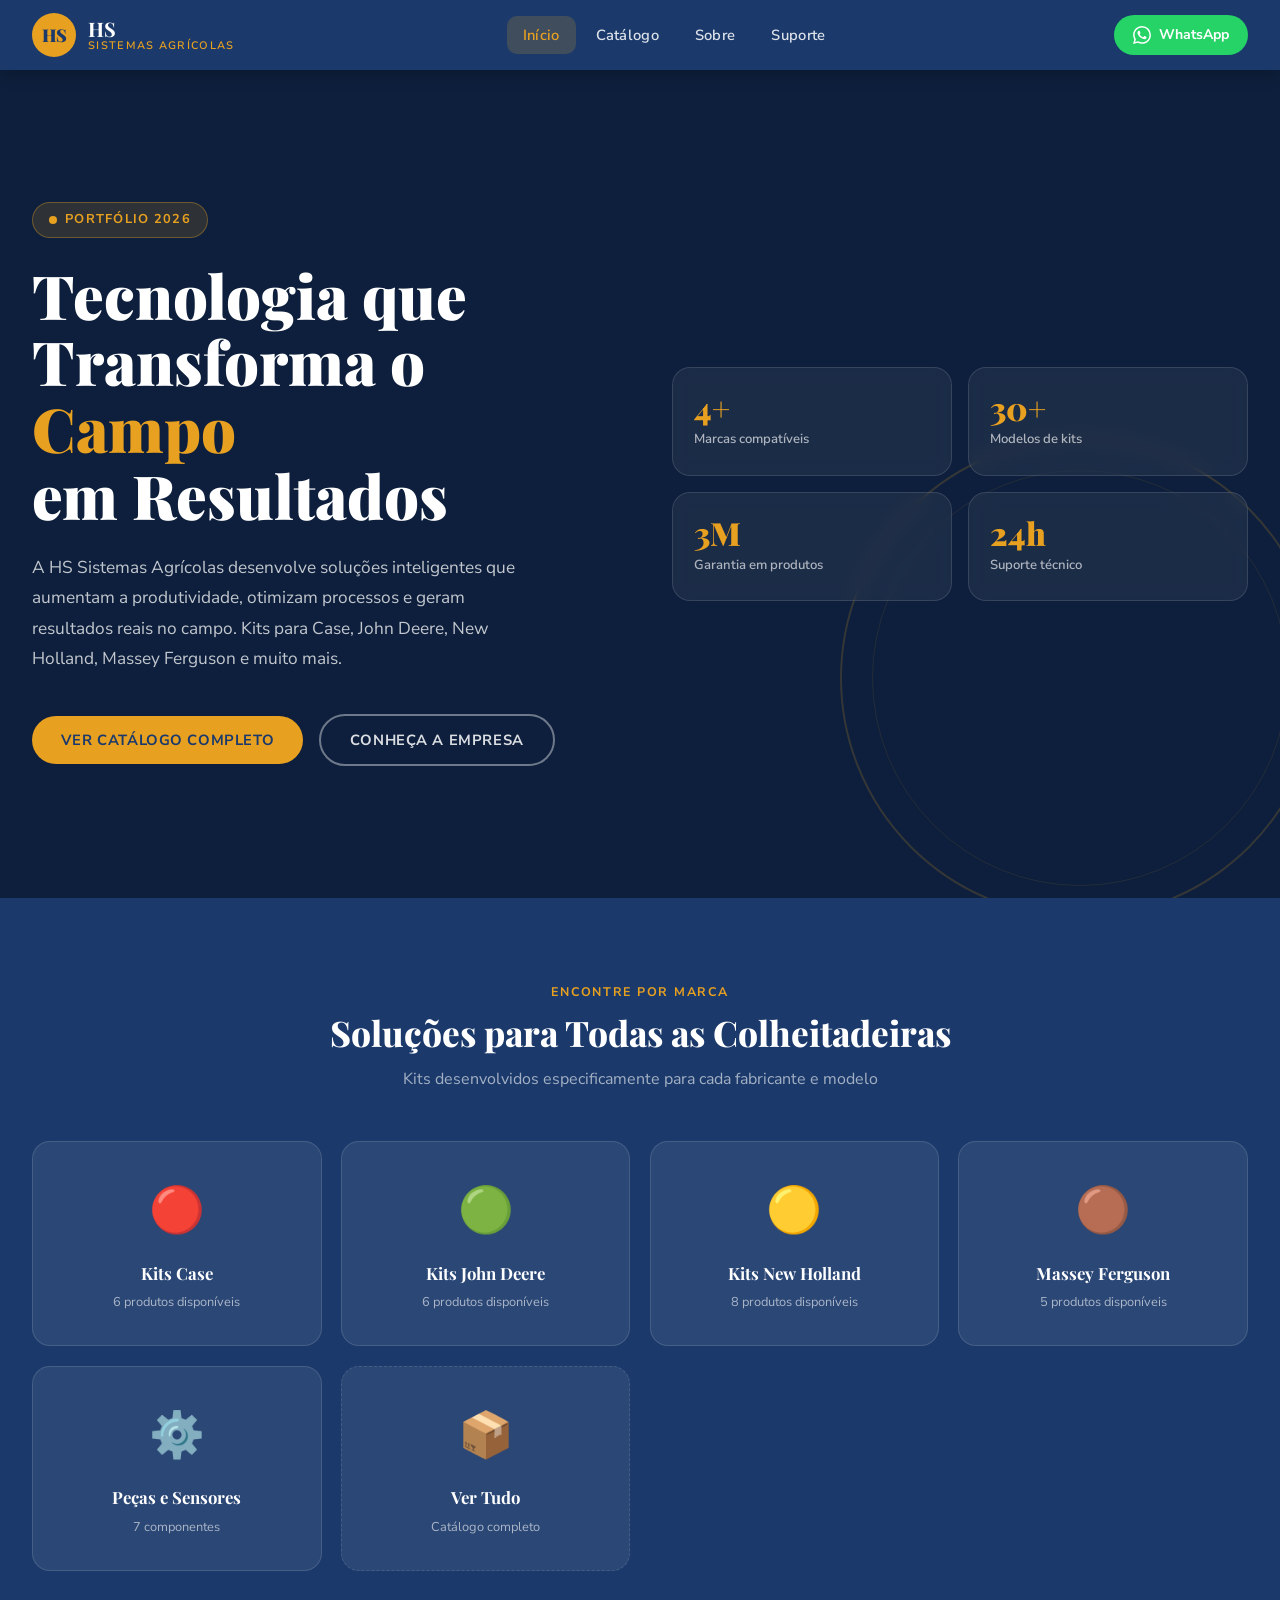
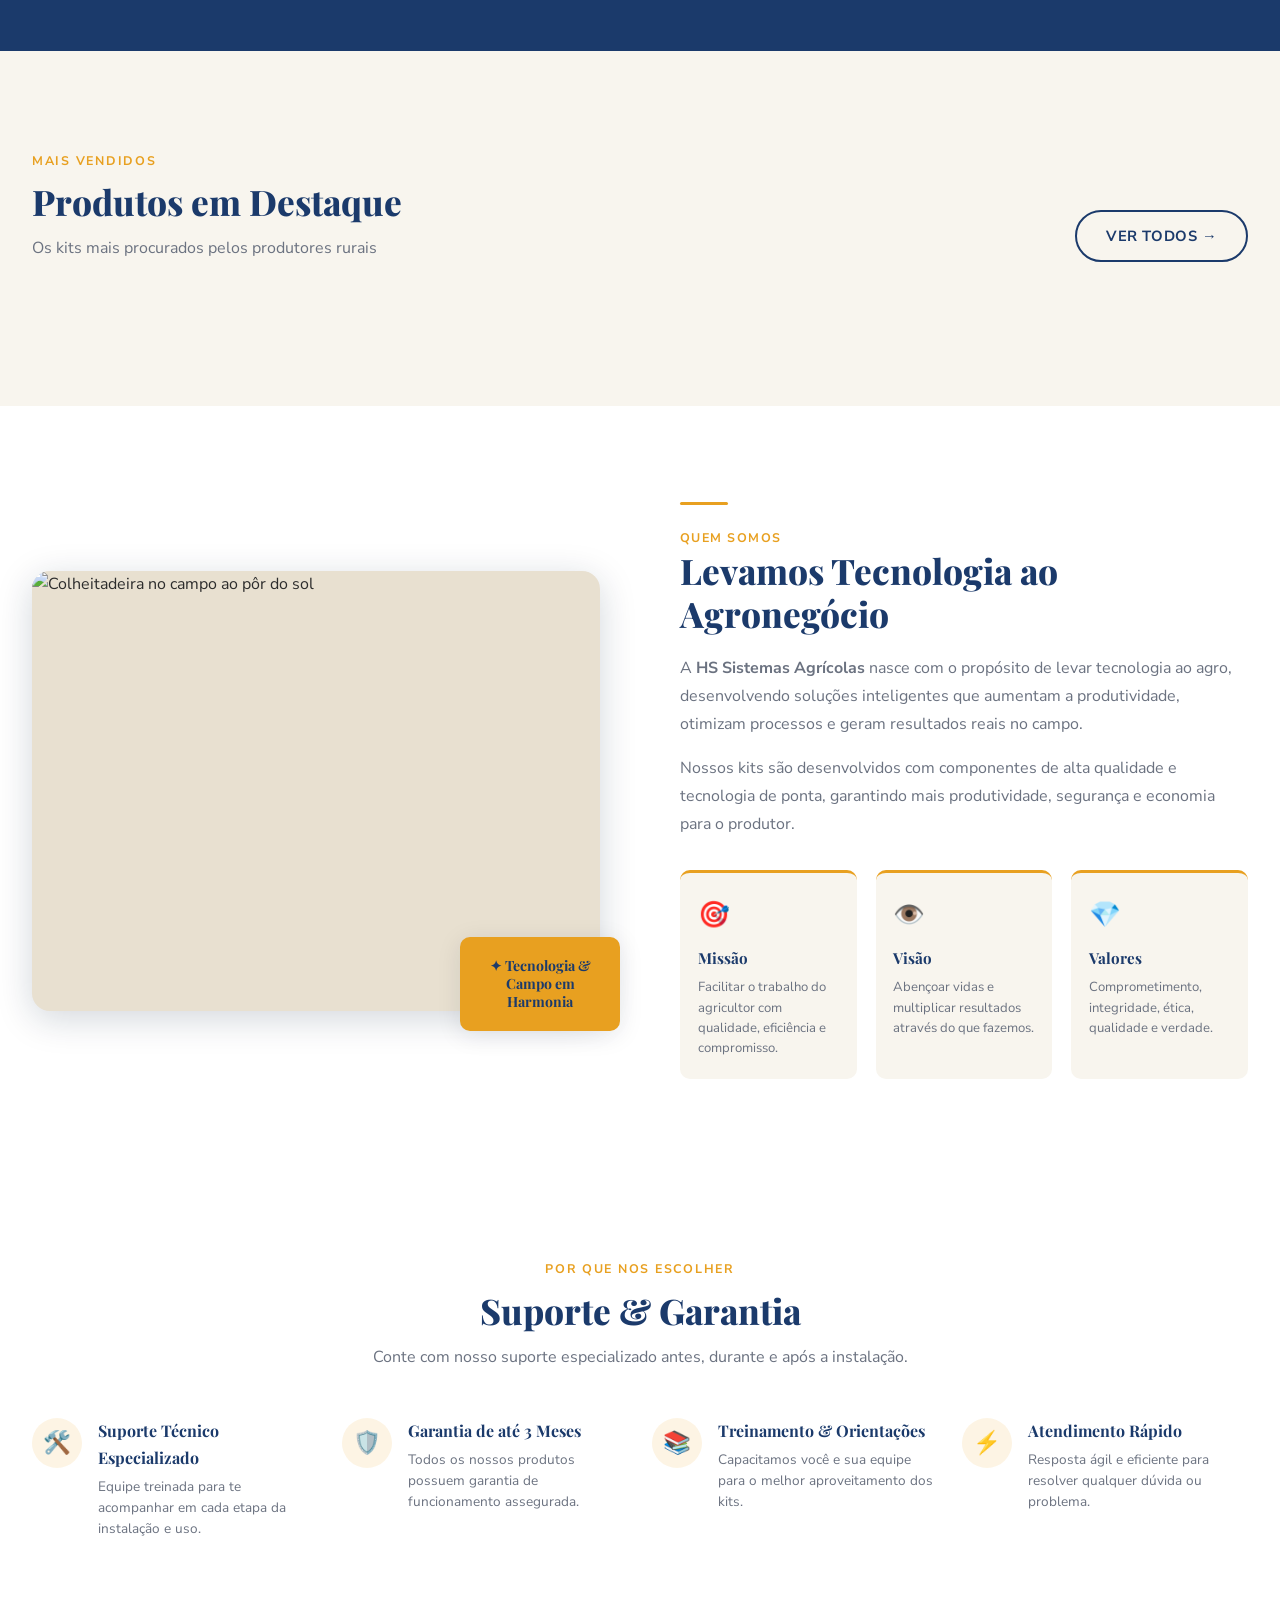
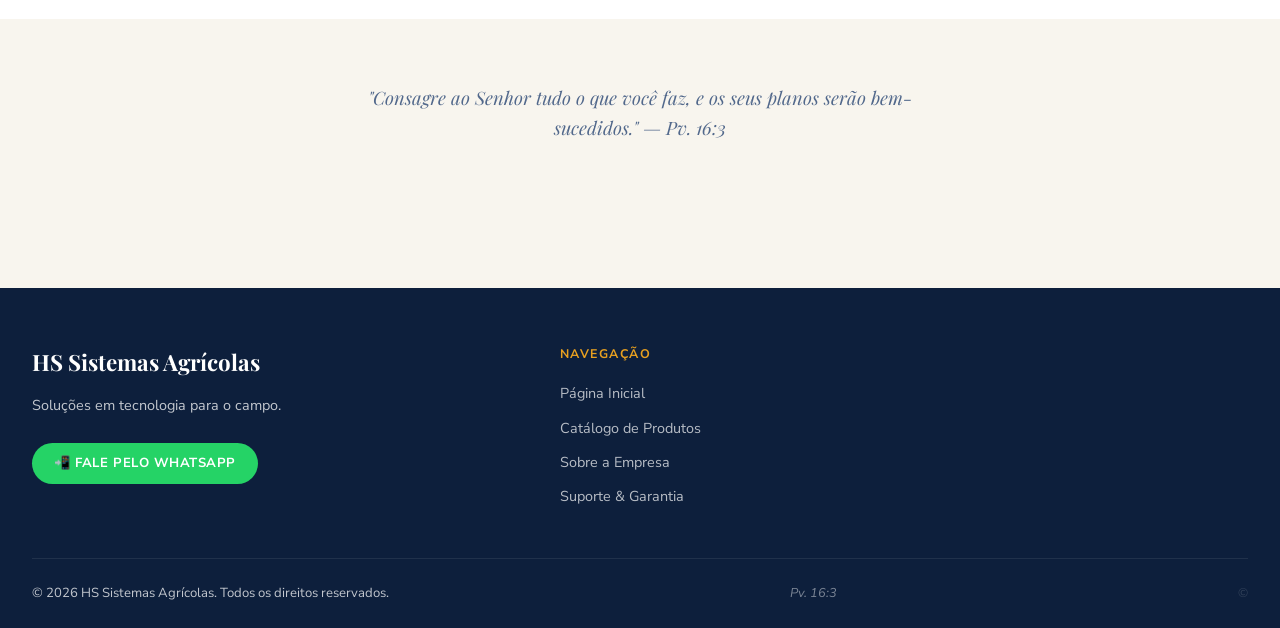
==== commit c5096d07: "Substitui projeto pelo protótipo local com admin dinâmico e correções" ====
--- a/index.html
+++ b/index.html
@@ -1,127 +1,856 @@
 ﻿<!DOCTYPE html>
 <html lang="pt-BR">
 <head>
-  <meta charset="UTF-8">
-  <meta name="viewport" content="width=device-width, initial-scale=1.0">
-  <meta name="description" content="Loja de produtos com ofertas e contato rápido.">
-  <title>Início - MeuSite</title>
-  <link rel="stylesheet" href="css/variables.css">
-  <link rel="stylesheet" href="css/style.css">
-  <link rel="stylesheet" href="css/responsive.css">
+  <meta charset="UTF-8" />
+  <meta name="viewport" content="width=device-width, initial-scale=1.0" />
+  <title>HS Sistemas Agrícolas — Tecnologia que Transforma o Campo</title>
+  <link rel="stylesheet" href="style.css" />
+  <style>
+    /* =========================================
+       PÁGINA INICIAL — ESTILOS ESPECÍFICOS
+       ========================================= */
+
+    /* --- HERO --- */
+    .hero {
+      position: relative;
+      min-height: 92vh;
+      display: flex;
+      align-items: center;
+      overflow: hidden;
+      background: var(--cor-escura);
+    }
+
+    .hero__bg {
+      position: absolute;
+      inset: 0;
+      background-image: url('https://images.unsplash.com/photo-1625246333195-78d9c38ad449?w=1600');
+      /* Substitua pela imagem real da empresa */
+      background-size: cover;
+      background-position: center 40%;
+      opacity: 0.38;
+      transition: transform 8s ease;
+    }
+
+    .hero:hover .hero__bg {
+      transform: scale(1.04);
+    }
+
+    /* Gradiente diagonal sobre a imagem */
+    .hero__overlay {
+      position: absolute;
+      inset: 0;
+      background: linear-gradient(
+        115deg,
+        rgba(13, 31, 60, 0.95) 0%,
+        rgba(13, 31, 60, 0.7) 50%,
+        rgba(13, 31, 60, 0.2) 100%
+      );
+    }
+
+    /* Detalhe geométrico decorativo */
+    .hero__geo {
+      position: absolute;
+      right: -40px;
+      bottom: -20px;
+      width: 480px;
+      height: 480px;
+      border: 2px solid rgba(232,160,32,0.18);
+      border-radius: 50%;
+      pointer-events: none;
+    }
+
+    .hero__geo::before {
+      content: '';
+      position: absolute;
+      inset: 30px;
+      border: 1px solid rgba(232,160,32,0.1);
+      border-radius: 50%;
+    }
+
+    .hero__content {
+      position: relative;
+      z-index: 2;
+      max-width: 1320px;
+      margin: 0 auto;
+      padding: 6rem 2rem;
+      display: grid;
+      grid-template-columns: 1fr 1fr;
+      align-items: center;
+      gap: 4rem;
+      width: 100%;
+    }
+
+    .hero__text {
+      animation: fadeInUp 0.9s ease both;
+    }
+
+    @keyframes fadeInUp {
+      from { opacity: 0; transform: translateY(32px); }
+      to   { opacity: 1; transform: translateY(0); }
+    }
+
+    .hero__tag {
+      display: inline-flex;
+      align-items: center;
+      gap: 0.5rem;
+      background: rgba(232,160,32,0.15);
+      border: 1px solid rgba(232,160,32,0.35);
+      color: var(--cor-destaque);
+      padding: 0.4rem 1rem;
+      border-radius: 50px;
+      font-size: 0.8rem;
+      font-weight: 700;
+      letter-spacing: 0.1em;
+      text-transform: uppercase;
+      margin-bottom: 1.5rem;
+    }
+
+    .hero__tag::before {
+      content: '';
+      width: 8px;
+      height: 8px;
+      background: var(--cor-destaque);
+      border-radius: 50%;
+      animation: pulse 2s infinite;
+    }
+
+    @keyframes pulse {
+      0%, 100% { opacity: 1; transform: scale(1); }
+      50% { opacity: 0.5; transform: scale(1.5); }
+    }
+
+    .hero__titulo {
+      font-family: var(--fonte-titulo);
+      font-size: clamp(2.4rem, 5vw, 3.8rem);
+      font-weight: 900;
+      color: var(--cor-branco);
+      line-height: 1.1;
+      margin-bottom: 1.5rem;
+    }
+
+    .hero__titulo span {
+      color: var(--cor-destaque);
+    }
+
+    .hero__descricao {
+      font-size: 1.08rem;
+      color: rgba(255,255,255,0.75);
+      line-height: 1.75;
+      max-width: 500px;
+      margin-bottom: 2.5rem;
+    }
+
+    .hero__acoes {
+      display: flex;
+      align-items: center;
+      gap: 1rem;
+      flex-wrap: wrap;
+    }
+
+    /* Cards de métricas no hero */
+    .hero__stats {
+      display: grid;
+      grid-template-columns: 1fr 1fr;
+      gap: 1rem;
+      animation: fadeInUp 0.9s 0.2s ease both;
+    }
+
+    .stat-card {
+      background: rgba(255,255,255,0.06);
+      border: 1px solid rgba(255,255,255,0.12);
+      border-radius: var(--raio-lg);
+      padding: 1.5rem 1.3rem;
+      backdrop-filter: blur(8px);
+      transition: var(--transicao);
+    }
+
+    .stat-card:hover {
+      background: rgba(232,160,32,0.12);
+      border-color: rgba(232,160,32,0.35);
+      transform: translateY(-3px);
+    }
+
+    .stat-card__num {
+      font-family: var(--fonte-titulo);
+      font-size: 2rem;
+      font-weight: 900;
+      color: var(--cor-destaque);
+      line-height: 1;
+    }
+
+    .stat-card__label {
+      font-size: 0.82rem;
+      color: rgba(255,255,255,0.65);
+      margin-top: 0.35rem;
+      font-weight: 600;
+    }
+
+    /* --- SEÇÃO SOBRE / MVV --- */
+    .sobre {
+      padding: 6rem 0;
+      background: var(--cor-branco);
+    }
+
+    .sobre__inner {
+      max-width: 1320px;
+      margin: 0 auto;
+      padding: 0 2rem;
+      display: grid;
+      grid-template-columns: 1fr 1fr;
+      gap: 5rem;
+      align-items: center;
+    }
+
+    .sobre__imagem-wrap {
+      position: relative;
+    }
+
+    .sobre__imagem {
+      width: 100%;
+      height: 440px;
+      object-fit: cover;
+      border-radius: var(--raio-lg);
+      box-shadow: var(--sombra-hover);
+    }
+
+    .sobre__imagem-badge {
+      position: absolute;
+      bottom: -20px;
+      right: -20px;
+      background: var(--cor-destaque);
+      color: var(--cor-primaria);
+      padding: 1.2rem 1.5rem;
+      border-radius: var(--raio);
+      font-family: var(--fonte-titulo);
+      font-size: 0.88rem;
+      font-weight: 700;
+      text-align: center;
+      box-shadow: var(--sombra);
+      max-width: 160px;
+      line-height: 1.3;
+    }
+
+    .sobre__texto .divisor {
+      margin-bottom: 1.2rem;
+    }
+
+    .sobre__texto h2 {
+      font-family: var(--fonte-titulo);
+      font-size: 2.2rem;
+      font-weight: 800;
+      color: var(--cor-primaria);
+      line-height: 1.2;
+      margin-bottom: 1.2rem;
+    }
+
+    .sobre__texto p {
+      color: var(--cor-texto-suave);
+      margin-bottom: 1rem;
+      line-height: 1.75;
+    }
+
+    /* Cards MVV */
+    .mvv-grid {
+      display: grid;
+      grid-template-columns: repeat(3, 1fr);
+      gap: 1.2rem;
+      margin-top: 2rem;
+    }
+
+    .mvv-card {
+      background: var(--cor-clara);
+      border-radius: var(--raio);
+      padding: 1.3rem 1.1rem;
+      border-top: 3px solid var(--cor-destaque);
+    }
+
+    .mvv-card__icone {
+      font-size: 1.6rem;
+      margin-bottom: 0.6rem;
+    }
+
+    .mvv-card h4 {
+      font-family: var(--fonte-titulo);
+      font-size: 0.95rem;
+      color: var(--cor-primaria);
+      margin-bottom: 0.4rem;
+      font-weight: 700;
+    }
+
+    .mvv-card p {
+      font-size: 0.82rem;
+      color: var(--cor-texto-suave);
+      line-height: 1.55;
+      margin: 0;
+    }
+
+    /* --- DESTAQUES --- */
+    .destaques {
+      padding: 6rem 0;
+      background: var(--cor-clara);
+    }
+
+    .destaques__header {
+      max-width: 1320px;
+      margin: 0 auto;
+      padding: 0 2rem;
+      display: flex;
+      align-items: flex-end;
+      justify-content: space-between;
+      margin-bottom: 3rem;
+      gap: 1rem;
+      flex-wrap: wrap;
+    }
+
+    .destaques__header .secao-titulo {
+      text-align: left;
+      margin-bottom: 0;
+    }
+
+    .destaques__grid {
+      max-width: 1320px;
+      margin: 0 auto;
+      padding: 0 2rem;
+    }
+
+    /* --- CATEGORIAS --- */
+    .categorias {
+      padding: 5rem 0;
+      background: var(--cor-primaria);
+    }
+
+    .categorias__inner {
+      max-width: 1320px;
+      margin: 0 auto;
+      padding: 0 2rem;
+    }
+
+    .categorias .secao-titulo h2 {
+      color: var(--cor-branco);
+    }
+
+    .categorias .secao-titulo p {
+      color: rgba(255,255,255,0.65);
+    }
+
+    .categorias-grid {
+      display: grid;
+      grid-template-columns: repeat(4, 1fr);
+      gap: 1.2rem;
+      margin-top: 2.5rem;
+    }
+
+    .categoria-card {
+      background: rgba(255,255,255,0.07);
+      border: 1px solid rgba(255,255,255,0.12);
+      border-radius: var(--raio-lg);
+      padding: 2rem 1.5rem;
+      text-align: center;
+      cursor: pointer;
+      transition: var(--transicao);
+      color: var(--cor-branco);
+      display: block;
+    }
+
+    .categoria-card:hover {
+      background: rgba(232,160,32,0.18);
+      border-color: var(--cor-destaque);
+      transform: translateY(-4px);
+    }
+
+    .categoria-card__emoji {
+      font-size: 2.8rem;
+      margin-bottom: 0.75rem;
+      display: block;
+    }
+
+    .categoria-card h3 {
+      font-family: var(--fonte-titulo);
+      font-size: 1.05rem;
+      font-weight: 700;
+      margin-bottom: 0.3rem;
+    }
+
+    .categoria-card p {
+      font-size: 0.8rem;
+      color: rgba(255,255,255,0.6);
+    }
+
+    /* --- GARANTIA --- */
+    .garantia {
+      padding: 5rem 0;
+      background: var(--cor-branco);
+    }
+
+    .garantia__inner {
+      max-width: 1320px;
+      margin: 0 auto;
+      padding: 0 2rem;
+    }
+
+    .garantia-grid {
+      display: grid;
+      grid-template-columns: repeat(4, 1fr);
+      gap: 1.5rem;
+      margin-top: 3rem;
+    }
+
+    .garantia-item {
+      display: flex;
+      align-items: flex-start;
+      gap: 1rem;
+    }
+
+    .garantia-item__icone {
+      width: 50px;
+      height: 50px;
+      background: rgba(232,160,32,0.12);
+      border-radius: 50%;
+      display: flex;
+      align-items: center;
+      justify-content: center;
+      flex-shrink: 0;
+      font-size: 1.4rem;
+    }
+
+    .garantia-item h4 {
+      font-family: var(--fonte-titulo);
+      font-size: 1rem;
+      color: var(--cor-primaria);
+      margin-bottom: 0.3rem;
+    }
+
+    .garantia-item p {
+      font-size: 0.85rem;
+      color: var(--cor-texto-suave);
+      line-height: 1.55;
+    }
+
+    /* --- VERSO --- */
+    .verso {
+      padding: 4rem 2rem;
+      background: var(--cor-clara);
+      text-align: center;
+    }
+
+    .verso p {
+      font-family: var(--fonte-titulo);
+      font-style: italic;
+      font-size: 1.15rem;
+      color: var(--cor-primaria);
+      max-width: 600px;
+      margin: 0 auto;
+      opacity: 0.75;
+    }
+
+    /* RESPONSIVO */
+    @media (max-width: 1024px) {
+      .hero__content { grid-template-columns: 1fr; }
+      .hero__stats { display: none; }
+      .sobre__inner { grid-template-columns: 1fr; }
+      .sobre__imagem { height: 300px; }
+      .categorias-grid { grid-template-columns: repeat(2, 1fr); }
+      .garantia-grid { grid-template-columns: repeat(2, 1fr); }
+    }
+
+    @media (max-width: 600px) {
+      .mvv-grid { grid-template-columns: 1fr; }
+      .categorias-grid { grid-template-columns: 1fr 1fr; }
+      .garantia-grid { grid-template-columns: 1fr; }
+      .hero { min-height: 80vh; }
+    }
+  </style>
 </head>
 <body>
-  <header>
-    <div class="header-conteudo">
-      <div class="logo">
-        <svg width="40" height="40" viewBox="0 0 40 40" xmlns="http://www.w3.org/2000/svg">
-          <rect width="40" height="40" fill="#007BFF" rx="4"/>
-          <circle cx="12" cy="12" r="6" fill="#FFFFFF"/>
-          <circle cx="28" cy="12" r="6" fill="#FFFFFF"/>
-          <rect x="10" y="22" width="20" height="12" fill="#FFFFFF" rx="2"/>
+
+  <!-- ===========================
+       HEADER
+       =========================== -->
+  <header class="header">
+    <div class="header__inner">
+      <a href="index.html" class="header__logo">
+        <div class="header__logo-icon">HS</div>
+        <div class="header__logo-text">
+          <span class="header__logo-name">HS</span>
+          <span class="header__logo-sub">Sistemas Agrícolas</span>
+        </div>
+      </a>
+
+      <nav class="header__nav">
+        <a href="index.html" class="nav__link ativo">Início</a>
+        <a href="catalogo.html" class="nav__link">Catálogo</a>
+        <a href="#sobre" class="nav__link">Sobre</a>
+        <a href="#garantia" class="nav__link">Suporte</a>
+      </nav>
+
+      <a href="https://wa.me/5545999999999?text=Olá!%20Gostaria%20de%20mais%20informações." class="header__whatsapp" target="_blank">
+        <svg viewBox="0 0 24 24" xmlns="http://www.w3.org/2000/svg">
+          <path d="M17.472 14.382c-.297-.149-1.758-.867-2.03-.967-.273-.099-.471-.148-.67.15-.197.297-.767.966-.94 1.164-.173.199-.347.223-.644.075-.297-.15-1.255-.463-2.39-1.475-.883-.788-1.48-1.761-1.653-2.059-.173-.297-.018-.458.13-.606.134-.133.298-.347.446-.52.149-.174.198-.298.298-.497.099-.198.05-.371-.025-.52-.075-.149-.669-1.612-.916-2.207-.242-.579-.487-.5-.669-.51-.173-.008-.371-.01-.57-.01-.198 0-.52.074-.792.372-.272.297-1.04 1.016-1.04 2.479 0 1.462 1.065 2.875 1.213 3.074.149.198 2.096 3.2 5.077 4.487.709.306 1.262.489 1.694.625.712.227 1.36.195 1.871.118.571-.085 1.758-.719 2.006-1.413.248-.694.248-1.289.173-1.413-.074-.124-.272-.198-.57-.347m-5.421 7.403h-.004a9.87 9.87 0 01-5.031-1.378l-.361-.214-3.741.982.998-3.648-.235-.374a9.86 9.86 0 01-1.51-5.26c.001-5.45 4.436-9.884 9.888-9.884 2.64 0 5.122 1.03 6.988 2.898a9.825 9.825 0 012.893 6.994c-.003 5.45-4.437 9.884-9.885 9.884m8.413-18.297A11.815 11.815 0 0012.05 0C5.495 0 .16 5.335.157 11.892c0 2.096.547 4.142 1.588 5.945L.057 24l6.305-1.654a11.882 11.882 0 005.683 1.448h.005c6.554 0 11.890-5.335 11.893-11.893a11.821 11.821 0 00-3.48-8.413z"/>
         </svg>
-        <span>MeuSite</span>
-      </div>
-      <nav>
-        <a href="index.html" class="ativo">Início</a>
-        <a href="products.html">Produtos</a>
-        <a href="#contato">Contato</a>
-      </nav>
+        <span>WhatsApp</span>
+      </a>
     </div>
   </header>
 
-  <main>
-    <section class="secao-heroi">
-      <div class="heroi-conteudo">
-        <span class="heroi-kicker">Sua loja de ferramentas e utilidades</span>
-        <h1>Equipamentos para acelerar seu trabalho</h1>
-        <p>Ajudamos empresas e profissionais a encontrar produtos de qualidade com entrega rápida e ofertas atualizadas.</p>
-        <div class="grupo-botoes">
-          <a href="products.html" class="botao botao-grande">Comece a comprar</a>
-        </div>
-      </div>
-    </section>
-
-    <section class="container" style="padding: var(--espaco-enorme) var(--espaco-grande);">
-      <h2 style="text-align: center; margin-bottom: var(--espaco-grande);">Produtos em Oferta</h2>
-      <div id="ultimos-produtos" class="grid-produtos">
-        <p style="text-align: center; color: var(--cor-texto-secundario); grid-column: 1 / -1;">Carregando produtos...</p>
-      </div>
-      <div style="text-align: center; margin-top: var(--espaco-grande);">
-        <a href="products.html" class="botao">Ver mais</a>
-      </div>
-    </section>
-  </main>
-
-  <footer id="contato">
-    <div class="footer-conteudo">
-      <div class="footer-secao">
-        <h3>Sobre</h3>
-        <p>Loja de produtos com ofertas, atendimento rápido e navegação simples.</p>
-      </div>
-      <div class="footer-secao">
-        <h3>Links</h3>
-        <a href="index.html">Início</a>
-        <a href="products.html">Produtos</a>
-      </div>
-      <div class="footer-secao">
-        <h3>Contato</h3>
-        <a href="mailto:contato@empresa.com">contato@empresa.com</a>
-        <a href="tel:+5511999999999">(11) 99999-9999</a>
-      </div>
-      <div class="footer-secao">
-        <h3>Administração</h3>
-        <a href="admin.html" style="font-size: 12px; opacity: .75;">Acesso administrativo</a>
+
+  <!-- ===========================
+       HERO
+       =========================== -->
+  <section class="hero">
+    <div class="hero__bg"></div>
+    <div class="hero__overlay"></div>
+    <div class="hero__geo"></div>
+
+    <div class="hero__content">
+      <div class="hero__text">
+        <div class="hero__tag">Portfólio 2026</div>
+        <h1 class="hero__titulo">
+          Tecnologia que<br>
+          Transforma o <span>Campo</span><br>
+          em Resultados
+        </h1>
+        <p class="hero__descricao">
+          A HS Sistemas Agrícolas desenvolve soluções inteligentes que aumentam a
+          produtividade, otimizam processos e geram resultados reais no campo.
+          Kits para Case, John Deere, New Holland, Massey Ferguson e muito mais.
+        </p>
+        <div class="hero__acoes">
+          <a href="catalogo.html" class="btn btn--destaque">Ver Catálogo Completo</a>
+          <a href="#sobre" class="btn btn--outline" style="border-color:rgba(255,255,255,0.4); color:rgba(255,255,255,0.85);">
+            Conheça a Empresa
+          </a>
+        </div>
+      </div>
+
+      <div class="hero__stats">
+        <div class="stat-card">
+          <div class="stat-card__num">4+</div>
+          <div class="stat-card__label">Marcas compatíveis</div>
+        </div>
+        <div class="stat-card">
+          <div class="stat-card__num">30+</div>
+          <div class="stat-card__label">Modelos de kits</div>
+        </div>
+        <div class="stat-card">
+          <div class="stat-card__num">3M</div>
+          <div class="stat-card__label">Garantia em produtos</div>
+        </div>
+        <div class="stat-card">
+          <div class="stat-card__num">24h</div>
+          <div class="stat-card__label">Suporte técnico</div>
+        </div>
       </div>
     </div>
-    <div class="footer-copyright">
-      <p>&copy; 2026 Sua Empresa. Todos os direitos reservados.</p>
+  </section>
+
+
+  <!-- ===========================
+       CATEGORIAS
+       =========================== -->
+  <section class="categorias">
+    <div class="categorias__inner">
+      <div class="secao-titulo">
+        <span class="secao-titulo__sub">Encontre por marca</span>
+        <h2 style="color:var(--cor-branco)">Soluções para Todas as Colheitadeiras</h2>
+        <p style="color:rgba(255,255,255,0.6)">Kits desenvolvidos especificamente para cada fabricante e modelo</p>
+      </div>
+
+      <div class="categorias-grid">
+        <a href="catalogo.html?cat=case" class="categoria-card">
+          <span class="categoria-card__emoji">🔴</span>
+          <h3>Kits Case</h3>
+          <p>6 produtos disponíveis</p>
+        </a>
+        <a href="catalogo.html?cat=john-deere" class="categoria-card">
+          <span class="categoria-card__emoji">🟢</span>
+          <h3>Kits John Deere</h3>
+          <p>6 produtos disponíveis</p>
+        </a>
+        <a href="catalogo.html?cat=new-holland" class="categoria-card">
+          <span class="categoria-card__emoji">🟡</span>
+          <h3>Kits New Holland</h3>
+          <p>8 produtos disponíveis</p>
+        </a>
+        <a href="catalogo.html?cat=massey" class="categoria-card">
+          <span class="categoria-card__emoji">🟤</span>
+          <h3>Massey Ferguson</h3>
+          <p>5 produtos disponíveis</p>
+        </a>
+        <a href="catalogo.html?cat=pecas" class="categoria-card">
+          <span class="categoria-card__emoji">⚙️</span>
+          <h3>Peças e Sensores</h3>
+          <p>7 componentes</p>
+        </a>
+        <a href="catalogo.html" class="categoria-card" style="border-style:dashed;">
+          <span class="categoria-card__emoji">📦</span>
+          <h3>Ver Tudo</h3>
+          <p>Catálogo completo</p>
+        </a>
+      </div>
+    </div>
+  </section>
+
+
+  <!-- ===========================
+       PRODUTOS EM DESTAQUE
+       =========================== -->
+  <section class="destaques">
+    <div class="destaques__header">
+      <div class="secao-titulo">
+        <span class="secao-titulo__sub">Mais Vendidos</span>
+        <h2>Produtos em Destaque</h2>
+        <p>Os kits mais procurados pelos produtores rurais</p>
+      </div>
+      <a href="catalogo.html" class="btn btn--outline">Ver todos →</a>
+    </div>
+
+    <div class="destaques__grid">
+      <div class="produtos-grid">
+
+        <!-- Produto 1 -->
+        <a href="produto.html" class="produto-card">
+          <div class="produto-card__badge">
+            <span class="badge badge--destaque">⭐ Destaque</span>
+          </div>
+          <div class="produto-card__img-wrap">
+            <img
+              src="https://images.unsplash.com/photo-1621600411688-4be93cd68504?w=600"
+              alt="Kit Plataforma de Milho Case"
+              class="produto-card__imagem"
+              onerror="this.style.background='#e8e0d0';this.removeAttribute('src')"
+            />
+          </div>
+          <div class="produto-card__corpo">
+            <span class="produto-card__codigo">Cód: 5161</span>
+            <h3 class="produto-card__nome">Kit Plataforma de Milho — Case</h3>
+            <span class="produto-card__categoria">Kits Case · Milho</span>
+            <div class="produto-card__precos">
+              <span class="preco-atual">Consulte o preço</span>
+            </div>
+          </div>
+        </a>
+
+        <!-- Produto 2 com desconto -->
+        <a href="produto.html" class="produto-card">
+          <div class="produto-card__badge">
+            <span class="badge badge--desconto">−15%</span>
+            <span class="badge badge--destaque">⭐ Destaque</span>
+          </div>
+          <div class="produto-card__img-wrap">
+            <img
+              src="https://images.unsplash.com/photo-1592982537447-7440770cbfc9?w=600"
+              alt="Kit Plataforma de Soja John Deere"
+              class="produto-card__imagem"
+              onerror="this.style.background='#e8e0d0';this.removeAttribute('src')"
+            />
+          </div>
+          <div class="produto-card__corpo">
+            <span class="produto-card__codigo">Cód: 5169</span>
+            <h3 class="produto-card__nome">Kit Plataforma de Soja — John Deere</h3>
+            <span class="produto-card__categoria">Kits John Deere · Soja</span>
+            <div class="produto-card__precos">
+              <span class="preco-original">R$ 2.350,00</span>
+              <span class="preco-atual com-desconto">R$ 1.997,50</span>
+            </div>
+          </div>
+        </a>
+
+        <!-- Produto 3 -->
+        <a href="produto.html" class="produto-card">
+          <div class="produto-card__badge">
+            <span class="badge badge--destaque">⭐ Destaque</span>
+          </div>
+          <div class="produto-card__img-wrap">
+            <img
+              src="https://images.unsplash.com/photo-1598965402089-897ce52e8355?w=600"
+              alt="Controlador Eletrônico de Plataforma"
+              class="produto-card__imagem"
+              onerror="this.style.background='#e8e0d0';this.removeAttribute('src')"
+            />
+          </div>
+          <div class="produto-card__corpo">
+            <span class="produto-card__codigo">Cód: 5190</span>
+            <h3 class="produto-card__nome">Controlador Eletrônico de Plataforma</h3>
+            <span class="produto-card__categoria">Peças · Controladores</span>
+            <div class="produto-card__precos">
+              <span class="preco-atual">Consulte o preço</span>
+            </div>
+          </div>
+        </a>
+
+        <!-- Produto 4 -->
+        <a href="produto.html" class="produto-card">
+          <div class="produto-card__badge">
+            <span class="badge badge--desconto">−10%</span>
+          </div>
+          <div class="produto-card__img-wrap">
+            <img
+              src="https://images.unsplash.com/photo-1559827260-dc66d52bef19?w=600"
+              alt="Kit Alteração Módulo da Case"
+              class="produto-card__imagem"
+              onerror="this.style.background='#e8e0d0';this.removeAttribute('src')"
+            />
+          </div>
+          <div class="produto-card__corpo">
+            <span class="produto-card__codigo">Cód: 5165</span>
+            <h3 class="produto-card__nome">Kit Alteração do Módulo — Case</h3>
+            <span class="produto-card__categoria">Kits Case · Módulos</span>
+            <div class="produto-card__precos">
+              <span class="preco-original">R$ 4.200,00</span>
+              <span class="preco-atual com-desconto">R$ 3.780,00</span>
+            </div>
+          </div>
+        </a>
+
+      </div>
+    </div>
+  </section>
+
+
+  <!-- ===========================
+       SOBRE A EMPRESA
+       =========================== -->
+  <section class="sobre" id="sobre">
+    <div class="sobre__inner">
+      <div class="sobre__imagem-wrap">
+        <img
+          src="https://images.unsplash.com/photo-1625246333195-78d9c38ad449?w=900"
+          alt="Colheitadeira no campo ao pôr do sol"
+          class="sobre__imagem"
+          onerror="this.style.background='#e8e0d0'"
+        />
+        <div class="sobre__imagem-badge">
+          ✦ Tecnologia & Campo em Harmonia
+        </div>
+      </div>
+
+      <div class="sobre__texto">
+        <span class="divisor" style="margin-bottom:1.2rem; display:block"></span>
+        <span style="font-size:0.78rem; font-weight:700; letter-spacing:0.12em; text-transform:uppercase; color:var(--cor-destaque)">Quem Somos</span>
+        <h2>Levamos Tecnologia ao Agronegócio</h2>
+        <p>
+          A <strong>HS Sistemas Agrícolas</strong> nasce com o propósito de levar tecnologia ao agro,
+          desenvolvendo soluções inteligentes que aumentam a produtividade,
+          otimizam processos e geram resultados reais no campo.
+        </p>
+        <p>
+          Nossos kits são desenvolvidos com componentes de alta qualidade e tecnologia
+          de ponta, garantindo mais produtividade, segurança e economia para o produtor.
+        </p>
+
+        <div class="mvv-grid">
+          <div class="mvv-card">
+            <div class="mvv-card__icone">🎯</div>
+            <h4>Missão</h4>
+            <p>Facilitar o trabalho do agricultor com qualidade, eficiência e compromisso.</p>
+          </div>
+          <div class="mvv-card">
+            <div class="mvv-card__icone">👁️</div>
+            <h4>Visão</h4>
+            <p>Abençoar vidas e multiplicar resultados através do que fazemos.</p>
+          </div>
+          <div class="mvv-card">
+            <div class="mvv-card__icone">💎</div>
+            <h4>Valores</h4>
+            <p>Comprometimento, integridade, ética, qualidade e verdade.</p>
+          </div>
+        </div>
+      </div>
+    </div>
+  </section>
+
+
+  <!-- ===========================
+       SUPORTE E GARANTIA
+       =========================== -->
+  <section class="garantia" id="garantia">
+    <div class="garantia__inner">
+      <div class="secao-titulo">
+        <span class="secao-titulo__sub">Por que nos escolher</span>
+        <h2>Suporte & Garantia</h2>
+        <p>Conte com nosso suporte especializado antes, durante e após a instalação.</p>
+      </div>
+
+      <div class="garantia-grid">
+        <div class="garantia-item">
+          <div class="garantia-item__icone">🛠️</div>
+          <div>
+            <h4>Suporte Técnico Especializado</h4>
+            <p>Equipe treinada para te acompanhar em cada etapa da instalação e uso.</p>
+          </div>
+        </div>
+        <div class="garantia-item">
+          <div class="garantia-item__icone">🛡️</div>
+          <div>
+            <h4>Garantia de até 3 Meses</h4>
+            <p>Todos os nossos produtos possuem garantia de funcionamento assegurada.</p>
+          </div>
+        </div>
+        <div class="garantia-item">
+          <div class="garantia-item__icone">📚</div>
+          <div>
+            <h4>Treinamento & Orientações</h4>
+            <p>Capacitamos você e sua equipe para o melhor aproveitamento dos kits.</p>
+          </div>
+        </div>
+        <div class="garantia-item">
+          <div class="garantia-item__icone">⚡</div>
+          <div>
+            <h4>Atendimento Rápido</h4>
+            <p>Resposta ágil e eficiente para resolver qualquer dúvida ou problema.</p>
+          </div>
+        </div>
+      </div>
+    </div>
+  </section>
+
+
+  <!-- ===========================
+       VERSÍCULO
+       =========================== -->
+  <div class="verso">
+    <p>"Consagre ao Senhor tudo o que você faz, e os seus planos serão bem-sucedidos." — Pv. 16:3</p>
+  </div>
+
+
+  <!-- ===========================
+       FOOTER
+       =========================== -->
+  <footer class="footer">
+    <div class="footer__inner">
+      <div class="footer__brand">
+        <h3>HS Sistemas Agrícolas</h3>
+        <p>Soluções em tecnologia para o campo. Kits para Case, John Deere, New Holland, Massey Ferguson e muito mais.</p>
+        <br>
+        <a href="https://wa.me/5545999999999" class="btn btn--whatsapp" target="_blank" style="font-size:0.82rem; padding:0.6rem 1.4rem; width:fit-content">
+          📲 Fale pelo WhatsApp
+        </a>
+      </div>
+
+      <div class="footer__col">
+        <h4>Navegação</h4>
+        <ul>
+          <li><a href="index.html">Página Inicial</a></li>
+          <li><a href="catalogo.html">Catálogo de Produtos</a></li>
+          <li><a href="#sobre">Sobre a Empresa</a></li>
+          <li><a href="#garantia">Suporte & Garantia</a></li>
+        </ul>
+      </div>
+
+      </div>
+
+    <div class="footer__bottom">
+      <span>© 2026 HS Sistemas Agrícolas. Todos os direitos reservados.</span>
+      <span class="footer__versicle">Pv. 16:3</span>
+      <!-- Acesso discreto ao painel — parece parte do copyright -->
+      <a href="admin/login.html" class="footer__admin-link" title="">©</a>
     </div>
   </footer>
 
-  <script src="js/config.js"></script>
-  <script src="js/storage.js"></script>
-  <script src="js/main.js"></script>
-  <script>
-    function carregarProdutosEmOferta() {
-      const produtos = Storage.getAllProducts().filter((p) =>
-        p.visivel !== false &&
-        p.desconto && p.desconto > 0 &&
-        p.destaqueOferta === true
-      );
-      produtos.sort((a, b) => b.desconto - a.desconto);
-      const ofertas = produtos.slice(0, 8);
-      const container = document.getElementById('ultimos-produtos');
-
-      if (ofertas.length === 0) {
-        container.innerHTML = '<p style="text-align:center;color:var(--cor-texto-secundario);grid-column:1/-1;">Nenhuma oferta disponível no momento.</p>';
-        return;
-      }
-
-      container.innerHTML = '';
-      ofertas.forEach((produto) => {
-        const precoComDesconto = CONFIG.calculateDiscountedPrice(produto.preco, produto.desconto);
-        const card = document.createElement('div');
-        card.className = 'card-produto';
-        card.innerHTML = `
-          ${produto.imagem ? `<img src="${produto.imagem}" alt="${produto.nome}" class="card-imagem">` : `<div class="card-imagem" style="display:flex;align-items:center;justify-content:center;color:var(--cor-texto-secundario);">Sem imagem</div>`}
-          <div class="card-conteudo">
-            <h3 class="card-titulo">${produto.nome}</h3>
-            <p class="card-descricao">${produto.descricao || 'Sem descrição'}</p>
-            <div>
-              <span class="card-preco-original">${CONFIG.formatCurrency(produto.preco)}</span>
-              <span class="card-preco">${CONFIG.formatCurrency(precoComDesconto)}</span>
-              <span class="badge-desconto">-${produto.desconto}%</span>
-            </div>
-            <div class="card-botoes" style="margin-top:auto;">
-              <a href="product.html?id=${produto.id}" class="botao botao-pequeno" style="flex:1;text-align:center;">Ver detalhes</a>
-            </div>
-          </div>
-        `;
-        container.appendChild(card);
-      });
-    }
-
-    document.addEventListener('DOMContentLoaded', carregarProdutosEmOferta);
-  </script>
-</body>
+  <script src="site-dinamico.js"></script></body>
 </html>
+
+
+
+
+
--- a/style.css
+++ b/style.css
@@ -0,0 +1,507 @@
+﻿/* ========================================
+   HS SISTEMAS AGRÃCOLAS — DESIGN SYSTEM
+   Variáveis CSS controláveis pelo admin
+   ======================================== */
+
+@import url('https://fonts.googleapis.com/css2?family=Playfair+Display:wght@700;800;900&family=Nunito+Sans:wght@300;400;600;700&display=swap');
+
+:root {
+  /* === PALETA DE CORES (configurável pelo admin) === */
+  --cor-primaria: #1B3A6B;       /* Azul marinho */
+  --cor-destaque: #E8A020;       /* Dourado */
+  --cor-escura: #0D1F3C;         /* Azul escuro */
+  --cor-clara: #F8F5EE;          /* Bege claro */
+  --cor-texto: #2C2C2C;
+  --cor-texto-suave: #6B7280;
+  --cor-borda: #E0D8CA;
+  --cor-branco: #FFFFFF;
+  --cor-desconto: #D04030;
+
+  /* === TIPOGRAFIA === */
+  --fonte-titulo: 'Playfair Display', Georgia, serif;
+  --fonte-corpo: 'Nunito Sans', 'Segoe UI', sans-serif;
+
+  /* === ESPAÇAMENTOS / SOMBRAS === */
+  --raio: 10px;
+  --raio-lg: 18px;
+  --sombra: 0 4px 24px rgba(13, 31, 60, 0.10);
+  --sombra-hover: 0 8px 36px rgba(13, 31, 60, 0.18);
+  --transicao: 0.28s ease;
+}
+
+/* ========================================
+   RESET & BASE
+   ======================================== */
+*, *::before, *::after { box-sizing: border-box; margin: 0; padding: 0; }
+
+html { scroll-behavior: smooth; font-size: 16px; }
+
+body {
+  font-family: var(--fonte-corpo);
+  color: var(--cor-texto);
+  background: var(--cor-clara);
+  line-height: 1.65;
+  -webkit-font-smoothing: antialiased;
+}
+
+a { text-decoration: none; color: inherit; }
+img { display: block; max-width: 100%; }
+ul { list-style: none; }
+
+/* ========================================
+   HEADER / NAVBAR
+   ======================================== */
+.header {
+  position: sticky;
+  top: 0;
+  z-index: 900;
+  background: var(--cor-primaria);
+  box-shadow: 0 2px 16px rgba(0,0,0,0.25);
+}
+
+.header__inner {
+  max-width: 1320px;
+  margin: 0 auto;
+  padding: 0 2rem;
+  height: 70px;
+  display: flex;
+  align-items: center;
+  justify-content: space-between;
+  gap: 2rem;
+}
+
+.header__logo {
+  display: flex;
+  align-items: center;
+  gap: 0.75rem;
+}
+
+.header__logo-icon {
+  width: 44px;
+  height: 44px;
+  background: var(--cor-destaque);
+  border-radius: 50%;
+  display: flex;
+  align-items: center;
+  justify-content: center;
+  font-family: var(--fonte-titulo);
+  font-size: 1.1rem;
+  font-weight: 900;
+  color: var(--cor-primaria);
+  letter-spacing: -0.5px;
+  flex-shrink: 0;
+}
+
+.header__logo-text {
+  display: flex;
+  flex-direction: column;
+  line-height: 1.1;
+}
+
+.header__logo-name {
+  font-family: var(--fonte-titulo);
+  font-size: 1.25rem;
+  font-weight: 700;
+  color: var(--cor-branco);
+  letter-spacing: 0.02em;
+}
+
+.header__logo-sub {
+  font-size: 0.68rem;
+  font-weight: 600;
+  color: var(--cor-destaque);
+  letter-spacing: 0.12em;
+  text-transform: uppercase;
+}
+
+.header__nav {
+  display: flex;
+  align-items: center;
+  gap: 0.25rem;
+}
+
+.nav__link {
+  padding: 0.45rem 1rem;
+  border-radius: var(--raio);
+  font-size: 0.92rem;
+  font-weight: 600;
+  color: rgba(255,255,255,0.85);
+  transition: var(--transicao);
+  letter-spacing: 0.02em;
+}
+
+.nav__link:hover,
+.nav__link.ativo {
+  background: rgba(232,160,32,0.18);
+  color: var(--cor-destaque);
+}
+
+.header__whatsapp {
+  display: flex;
+  align-items: center;
+  gap: 0.5rem;
+  padding: 0.5rem 1.2rem;
+  background: #25D366;
+  color: white;
+  border-radius: 50px;
+  font-size: 0.88rem;
+  font-weight: 700;
+  transition: var(--transicao);
+  white-space: nowrap;
+}
+
+.header__whatsapp:hover {
+  background: #1dba58;
+  transform: translateY(-1px);
+  box-shadow: 0 4px 16px rgba(37,211,102,0.4);
+}
+
+.header__whatsapp svg {
+  width: 18px;
+  height: 18px;
+  fill: white;
+}
+
+/* ========================================
+   FOOTER
+   ======================================== */
+.footer {
+  background: var(--cor-escura);
+  color: rgba(255,255,255,0.75);
+  padding: 3.5rem 2rem 1.5rem;
+  margin-top: 5rem;
+}
+
+.footer__inner {
+  max-width: 1320px;
+  margin: 0 auto;
+  display: grid;
+  grid-template-columns: 1.5fr 1fr 1fr;
+  gap: 3rem;
+  margin-bottom: 2.5rem;
+}
+
+.footer__brand h3 {
+  font-family: var(--fonte-titulo);
+  font-size: 1.4rem;
+  color: var(--cor-branco);
+  margin-bottom: 0.75rem;
+}
+
+.footer__brand p {
+  font-size: 0.9rem;
+  line-height: 1.7;
+  max-width: 300px;
+}
+
+.footer__col h4 {
+  font-size: 0.78rem;
+  font-weight: 700;
+  letter-spacing: 0.12em;
+  text-transform: uppercase;
+  color: var(--cor-destaque);
+  margin-bottom: 1rem;
+}
+
+.footer__col ul li {
+  margin-bottom: 0.5rem;
+}
+
+.footer__col ul li a {
+  font-size: 0.9rem;
+  color: rgba(255,255,255,0.7);
+  transition: var(--transicao);
+}
+
+.footer__col ul li a:hover {
+  color: var(--cor-destaque);
+}
+
+.footer__bottom {
+  max-width: 1320px;
+  margin: 0 auto;
+  padding-top: 1.5rem;
+  border-top: 1px solid rgba(255,255,255,0.08);
+  display: flex;
+  align-items: center;
+  justify-content: space-between;
+  font-size: 0.82rem;
+}
+
+.footer__versicle {
+  font-style: italic;
+  color: rgba(255,255,255,0.45);
+  font-size: 0.8rem;
+}
+
+/* Acesso discreto ao admin — aparência de copyright */
+.footer__admin-link {
+  color: rgba(255,255,255,0.15);
+  font-size: 0.78rem;
+  transition: color 0.4s;
+  cursor: pointer;
+}
+
+.footer__admin-link:hover {
+  color: rgba(232,160,32,0.6);
+}
+
+/* ========================================
+   COMPONENTE: CARTÃO DE PRODUTO
+   ======================================== */
+.produto-card {
+  background: var(--cor-branco);
+  border-radius: var(--raio-lg);
+  overflow: hidden;
+  box-shadow: var(--sombra);
+  transition: var(--transicao);
+  display: flex;
+  flex-direction: column;
+  cursor: pointer;
+  border: 1.5px solid var(--cor-borda);
+  position: relative;
+}
+
+.produto-card:hover {
+  transform: translateY(-5px);
+  box-shadow: var(--sombra-hover);
+  border-color: var(--cor-destaque);
+}
+
+.produto-card__badge {
+  position: absolute;
+  top: 12px;
+  left: 12px;
+  z-index: 2;
+  display: flex;
+  gap: 6px;
+  flex-wrap: wrap;
+}
+
+.badge {
+  display: inline-block;
+  padding: 3px 10px;
+  border-radius: 50px;
+  font-size: 0.72rem;
+  font-weight: 700;
+  letter-spacing: 0.04em;
+  text-transform: uppercase;
+}
+
+.badge--destaque {
+  background: var(--cor-primaria);
+  color: var(--cor-branco);
+}
+
+.badge--desconto {
+  background: var(--cor-desconto);
+  color: var(--cor-branco);
+}
+
+.produto-card__imagem {
+  width: 100%;
+  aspect-ratio: 4/3;
+  object-fit: cover;
+  background: #f0ece3;
+  transition: transform 0.4s ease;
+}
+
+.produto-card:hover .produto-card__imagem {
+  transform: scale(1.04);
+}
+
+.produto-card__img-wrap {
+  overflow: hidden;
+  flex-shrink: 0;
+}
+
+.produto-card__corpo {
+  padding: 1.1rem 1.2rem 1.3rem;
+  display: flex;
+  flex-direction: column;
+  gap: 0.4rem;
+  flex: 1;
+}
+
+.produto-card__codigo {
+  font-size: 0.72rem;
+  font-weight: 700;
+  letter-spacing: 0.1em;
+  text-transform: uppercase;
+  color: var(--cor-texto-suave);
+}
+
+.produto-card__nome {
+  font-family: var(--fonte-titulo);
+  font-size: 1rem;
+  font-weight: 700;
+  color: var(--cor-primaria);
+  line-height: 1.3;
+}
+
+.produto-card__categoria {
+  font-size: 0.78rem;
+  color: var(--cor-texto-suave);
+}
+
+.produto-card__precos {
+  margin-top: auto;
+  padding-top: 0.75rem;
+  display: flex;
+  align-items: baseline;
+  gap: 0.6rem;
+  flex-wrap: wrap;
+}
+
+.preco-original {
+  font-size: 0.82rem;
+  color: var(--cor-texto-suave);
+  text-decoration: line-through;
+}
+
+.preco-atual {
+  font-size: 1.2rem;
+  font-weight: 700;
+  color: var(--cor-primaria);
+}
+
+.preco-atual.com-desconto {
+  color: var(--cor-desconto);
+}
+
+/* ========================================
+   SEÇÃO: TÍTULOS PADRÃO
+   ======================================== */
+.secao-titulo {
+  text-align: center;
+  margin-bottom: 3rem;
+}
+
+.secao-titulo__sub {
+  display: inline-block;
+  font-size: 0.78rem;
+  font-weight: 700;
+  letter-spacing: 0.14em;
+  text-transform: uppercase;
+  color: var(--cor-destaque);
+  margin-bottom: 0.6rem;
+}
+
+.secao-titulo h2 {
+  font-family: var(--fonte-titulo);
+  font-size: 2.2rem;
+  font-weight: 800;
+  color: var(--cor-primaria);
+  line-height: 1.2;
+}
+
+.secao-titulo p {
+  color: var(--cor-texto-suave);
+  margin-top: 0.75rem;
+  max-width: 560px;
+  margin-left: auto;
+  margin-right: auto;
+}
+
+/* ========================================
+   UTILITÁRIOS
+   ======================================== */
+.container {
+  max-width: 1320px;
+  margin: 0 auto;
+  padding: 0 2rem;
+}
+
+.btn {
+  display: inline-flex;
+  align-items: center;
+  gap: 0.5rem;
+  padding: 0.75rem 1.8rem;
+  border-radius: 50px;
+  font-family: var(--fonte-corpo);
+  font-size: 0.92rem;
+  font-weight: 700;
+  border: none;
+  cursor: pointer;
+  transition: var(--transicao);
+  letter-spacing: 0.04em;
+  text-transform: uppercase;
+}
+
+.btn--primario {
+  background: var(--cor-primaria);
+  color: var(--cor-branco);
+}
+
+.btn--primario:hover {
+  background: var(--cor-escura);
+  transform: translateY(-2px);
+  box-shadow: 0 6px 20px rgba(27,58,107,0.35);
+}
+
+.btn--destaque {
+  background: var(--cor-destaque);
+  color: var(--cor-primaria);
+}
+
+.btn--destaque:hover {
+  background: #d49018;
+  transform: translateY(-2px);
+  box-shadow: 0 6px 20px rgba(232,160,32,0.4);
+}
+
+.btn--whatsapp {
+  background: #25D366;
+  color: white;
+  font-size: 1rem;
+  padding: 1rem 2.5rem;
+}
+
+.btn--whatsapp:hover {
+  background: #1dba58;
+  transform: translateY(-2px);
+  box-shadow: 0 8px 24px rgba(37,211,102,0.35);
+}
+
+.btn--outline {
+  background: transparent;
+  border: 2px solid var(--cor-primaria);
+  color: var(--cor-primaria);
+}
+
+.btn--outline:hover {
+  background: var(--cor-primaria);
+  color: var(--cor-branco);
+}
+
+/* Divisor decorativo */
+.divisor {
+  width: 48px;
+  height: 3px;
+  background: var(--cor-destaque);
+  border-radius: 2px;
+  display: block;
+}
+
+/* Grid de produtos */
+.produtos-grid {
+  display: grid;
+  grid-template-columns: repeat(auto-fill, minmax(260px, 1fr));
+  gap: 1.6rem;
+}
+
+/* ========================================
+   RESPONSIVO BASE
+   ======================================== */
+@media (max-width: 900px) {
+  .footer__inner { grid-template-columns: 1fr 1fr; }
+  .header__whatsapp span { display: none; }
+  .header__nav .nav__link:not(.ativo) { display: none; }
+}
+
+@media (max-width: 600px) {
+  .footer__inner { grid-template-columns: 1fr; gap: 2rem; }
+  .secao-titulo h2 { font-size: 1.7rem; }
+  .header__inner { padding: 0 1rem; }
+}
+
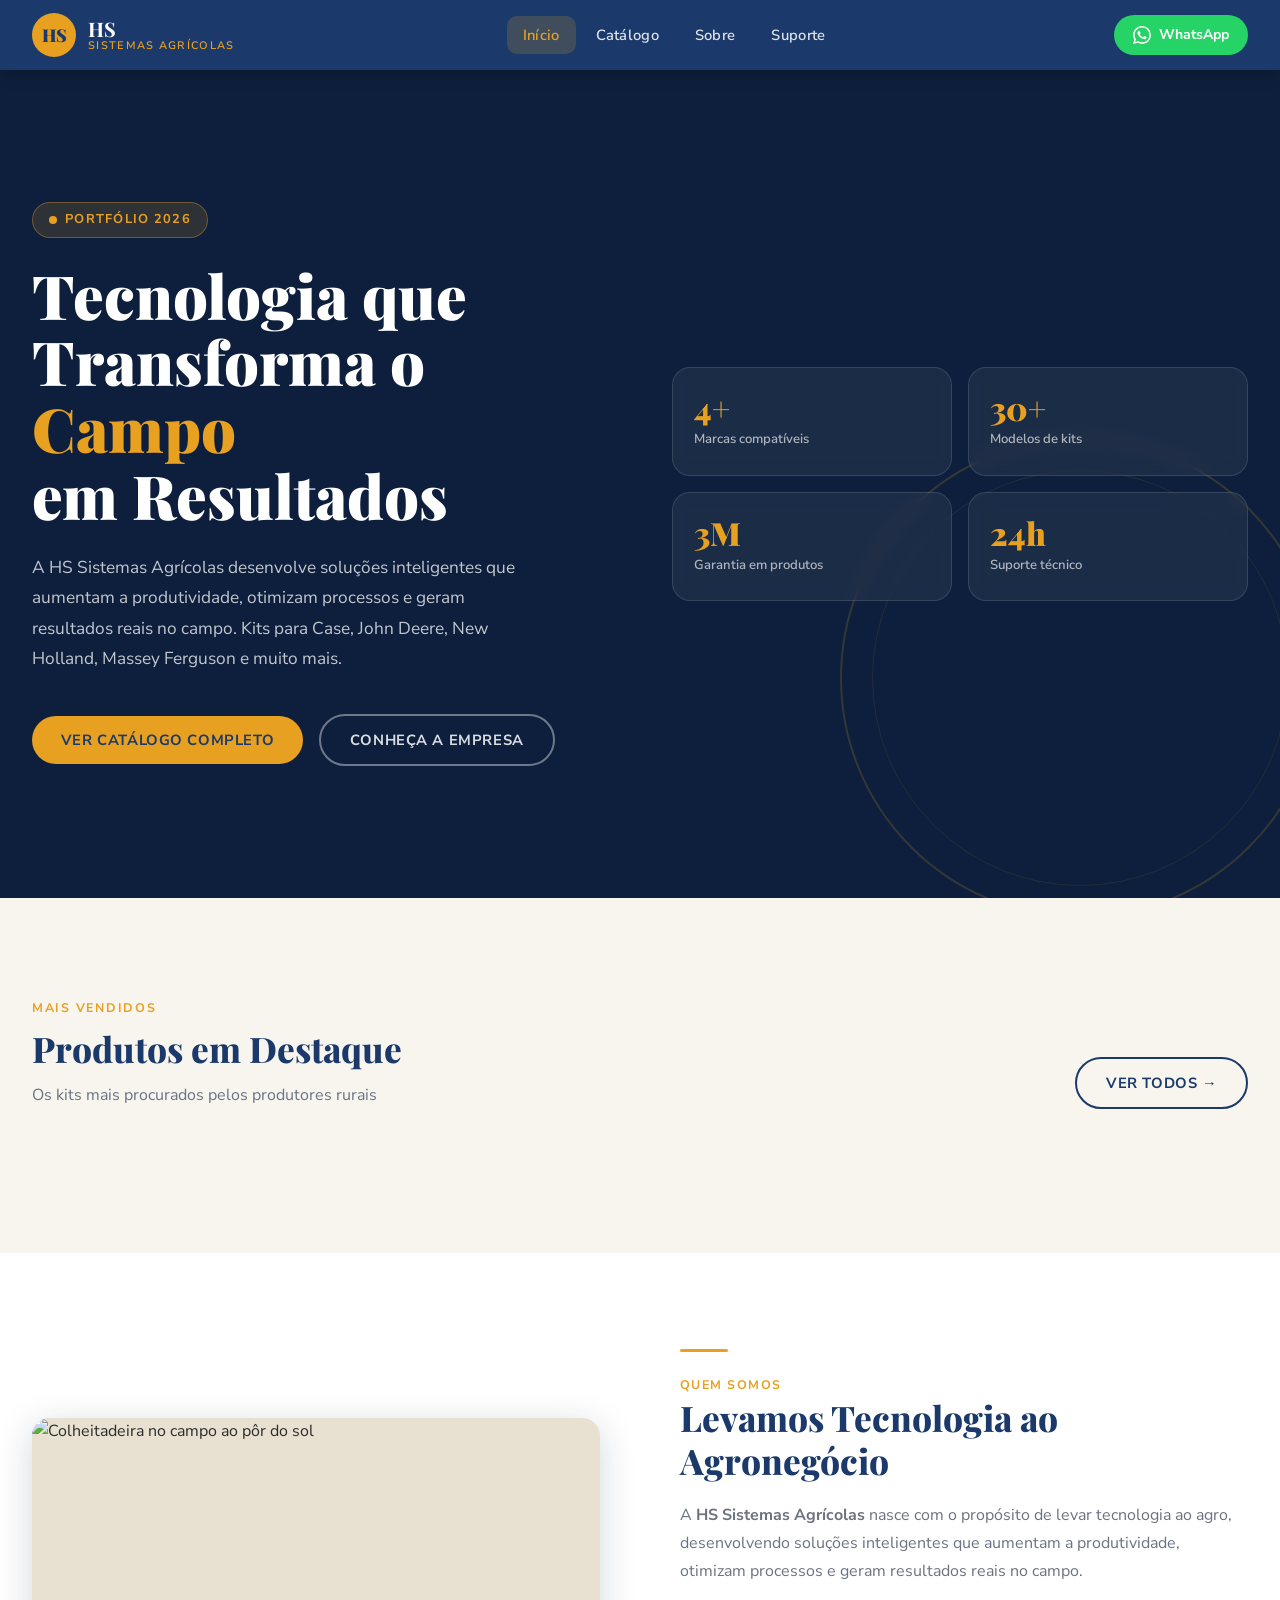
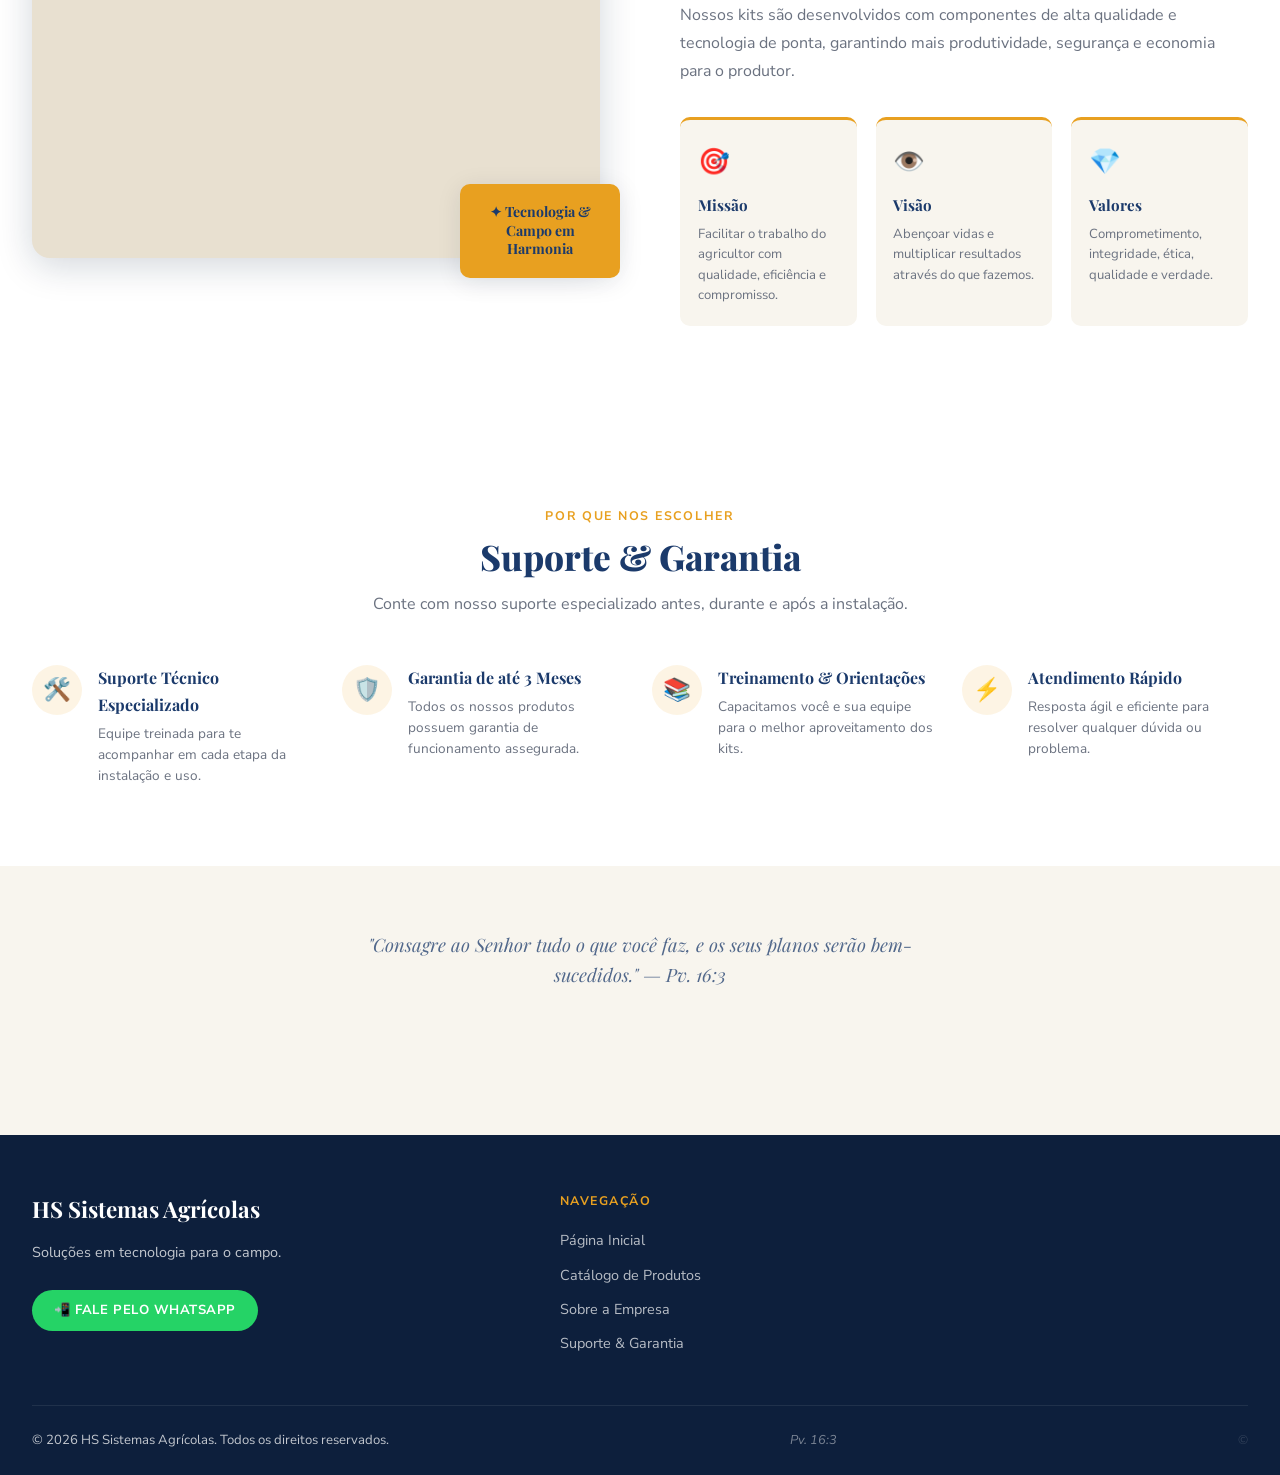
==== commit 4071ffa3: "fix(home/catalog): remover secao de marcas e corrigir faixa de preco index.html: remove toda a secao" ====
--- a/index.html
+++ b/index.html
@@ -545,53 +545,6 @@
 
 
   <!-- ===========================
-       CATEGORIAS
-       =========================== -->
-  <section class="categorias">
-    <div class="categorias__inner">
-      <div class="secao-titulo">
-        <span class="secao-titulo__sub">Encontre por marca</span>
-        <h2 style="color:var(--cor-branco)">Soluções para Todas as Colheitadeiras</h2>
-        <p style="color:rgba(255,255,255,0.6)">Kits desenvolvidos especificamente para cada fabricante e modelo</p>
-      </div>
-
-      <div class="categorias-grid">
-        <a href="catalogo.html?cat=case" class="categoria-card">
-          <span class="categoria-card__emoji">🔴</span>
-          <h3>Kits Case</h3>
-          <p>6 produtos disponíveis</p>
-        </a>
-        <a href="catalogo.html?cat=john-deere" class="categoria-card">
-          <span class="categoria-card__emoji">🟢</span>
-          <h3>Kits John Deere</h3>
-          <p>6 produtos disponíveis</p>
-        </a>
-        <a href="catalogo.html?cat=new-holland" class="categoria-card">
-          <span class="categoria-card__emoji">🟡</span>
-          <h3>Kits New Holland</h3>
-          <p>8 produtos disponíveis</p>
-        </a>
-        <a href="catalogo.html?cat=massey" class="categoria-card">
-          <span class="categoria-card__emoji">🟤</span>
-          <h3>Massey Ferguson</h3>
-          <p>5 produtos disponíveis</p>
-        </a>
-        <a href="catalogo.html?cat=pecas" class="categoria-card">
-          <span class="categoria-card__emoji">⚙️</span>
-          <h3>Peças e Sensores</h3>
-          <p>7 componentes</p>
-        </a>
-        <a href="catalogo.html" class="categoria-card" style="border-style:dashed;">
-          <span class="categoria-card__emoji">📦</span>
-          <h3>Ver Tudo</h3>
-          <p>Catálogo completo</p>
-        </a>
-      </div>
-    </div>
-  </section>
-
-
-  <!-- ===========================
        PRODUTOS EM DESTAQUE
        =========================== -->
   <section class="destaques">
--- a/style.css
+++ b/style.css
@@ -1,5 +1,5 @@
 ﻿/* ========================================
-   HS SISTEMAS AGRÃCOLAS — DESIGN SYSTEM
+   HS SISTEMAS AGRÍCOLAS — DESIGN SYSTEM
    Variáveis CSS controláveis pelo admin
    ======================================== */
 
@@ -505,3 +505,4 @@
   .header__inner { padding: 0 1rem; }
 }
 
+
